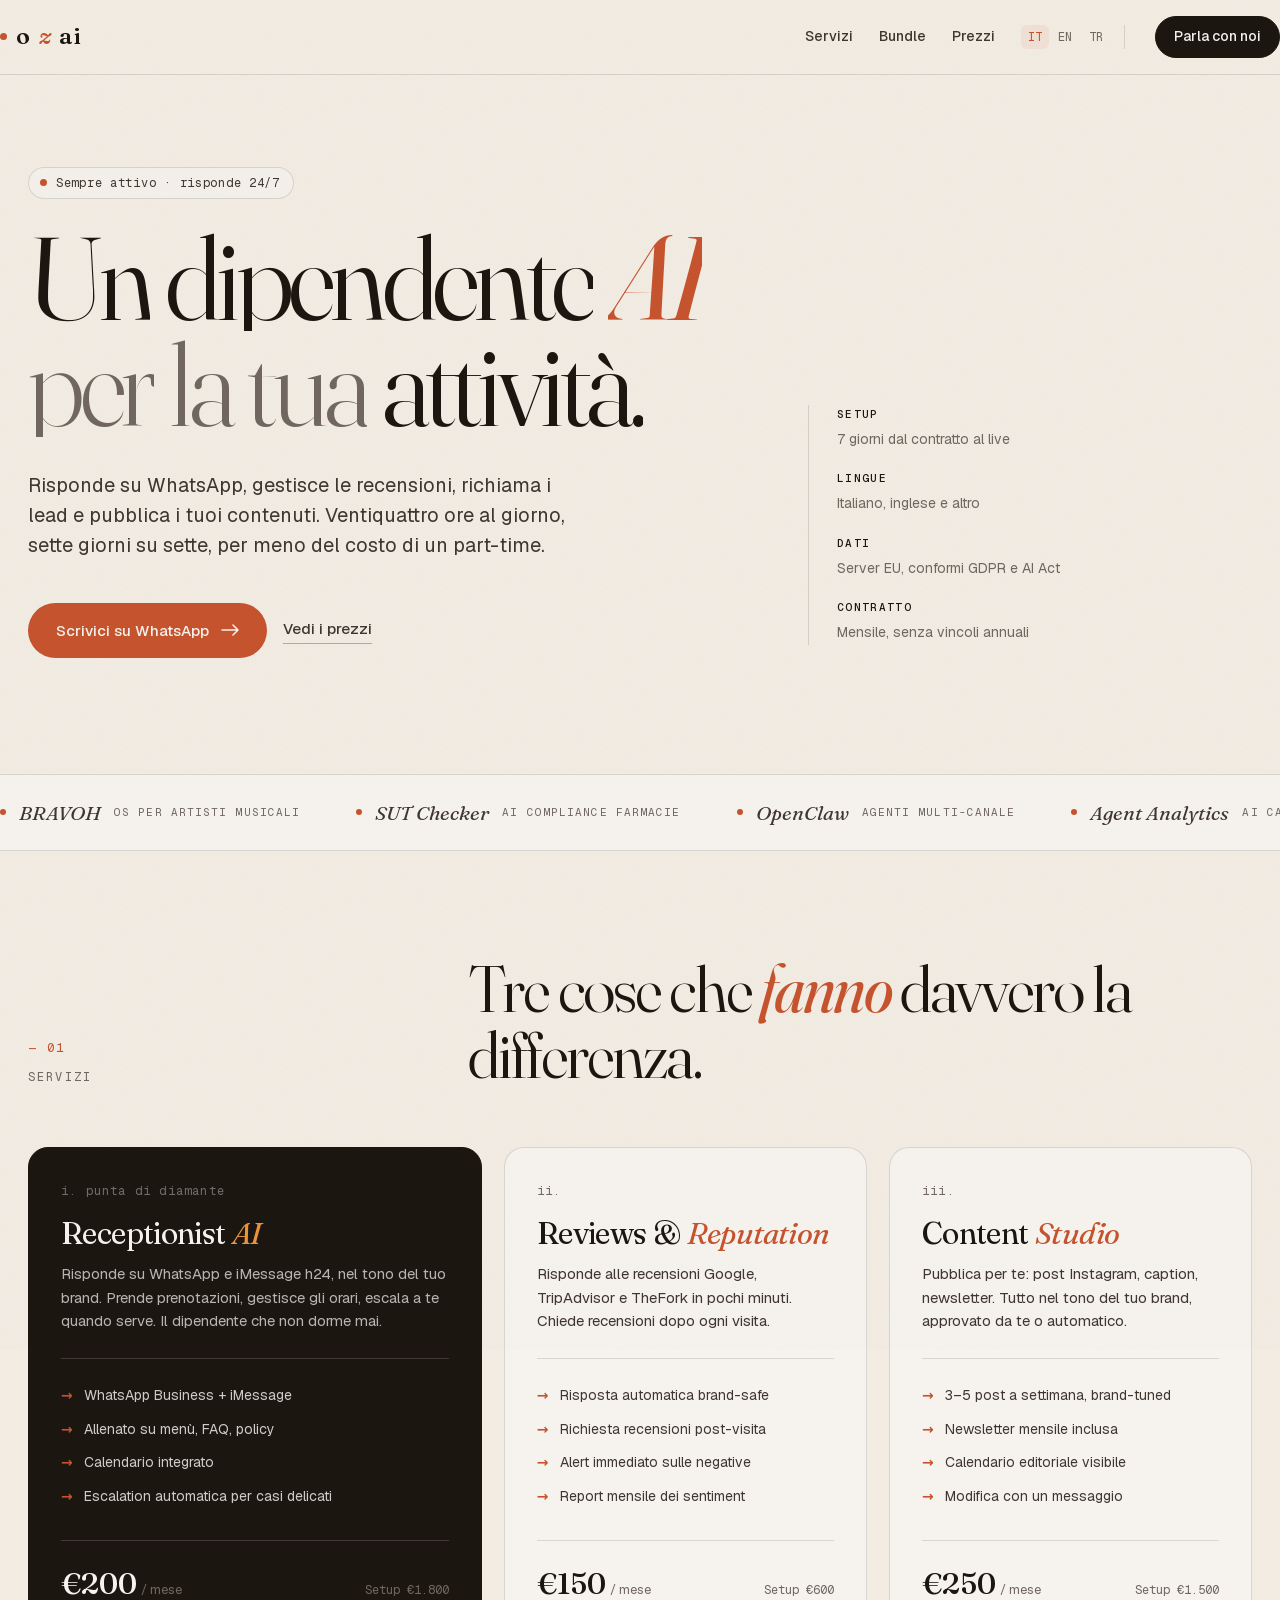
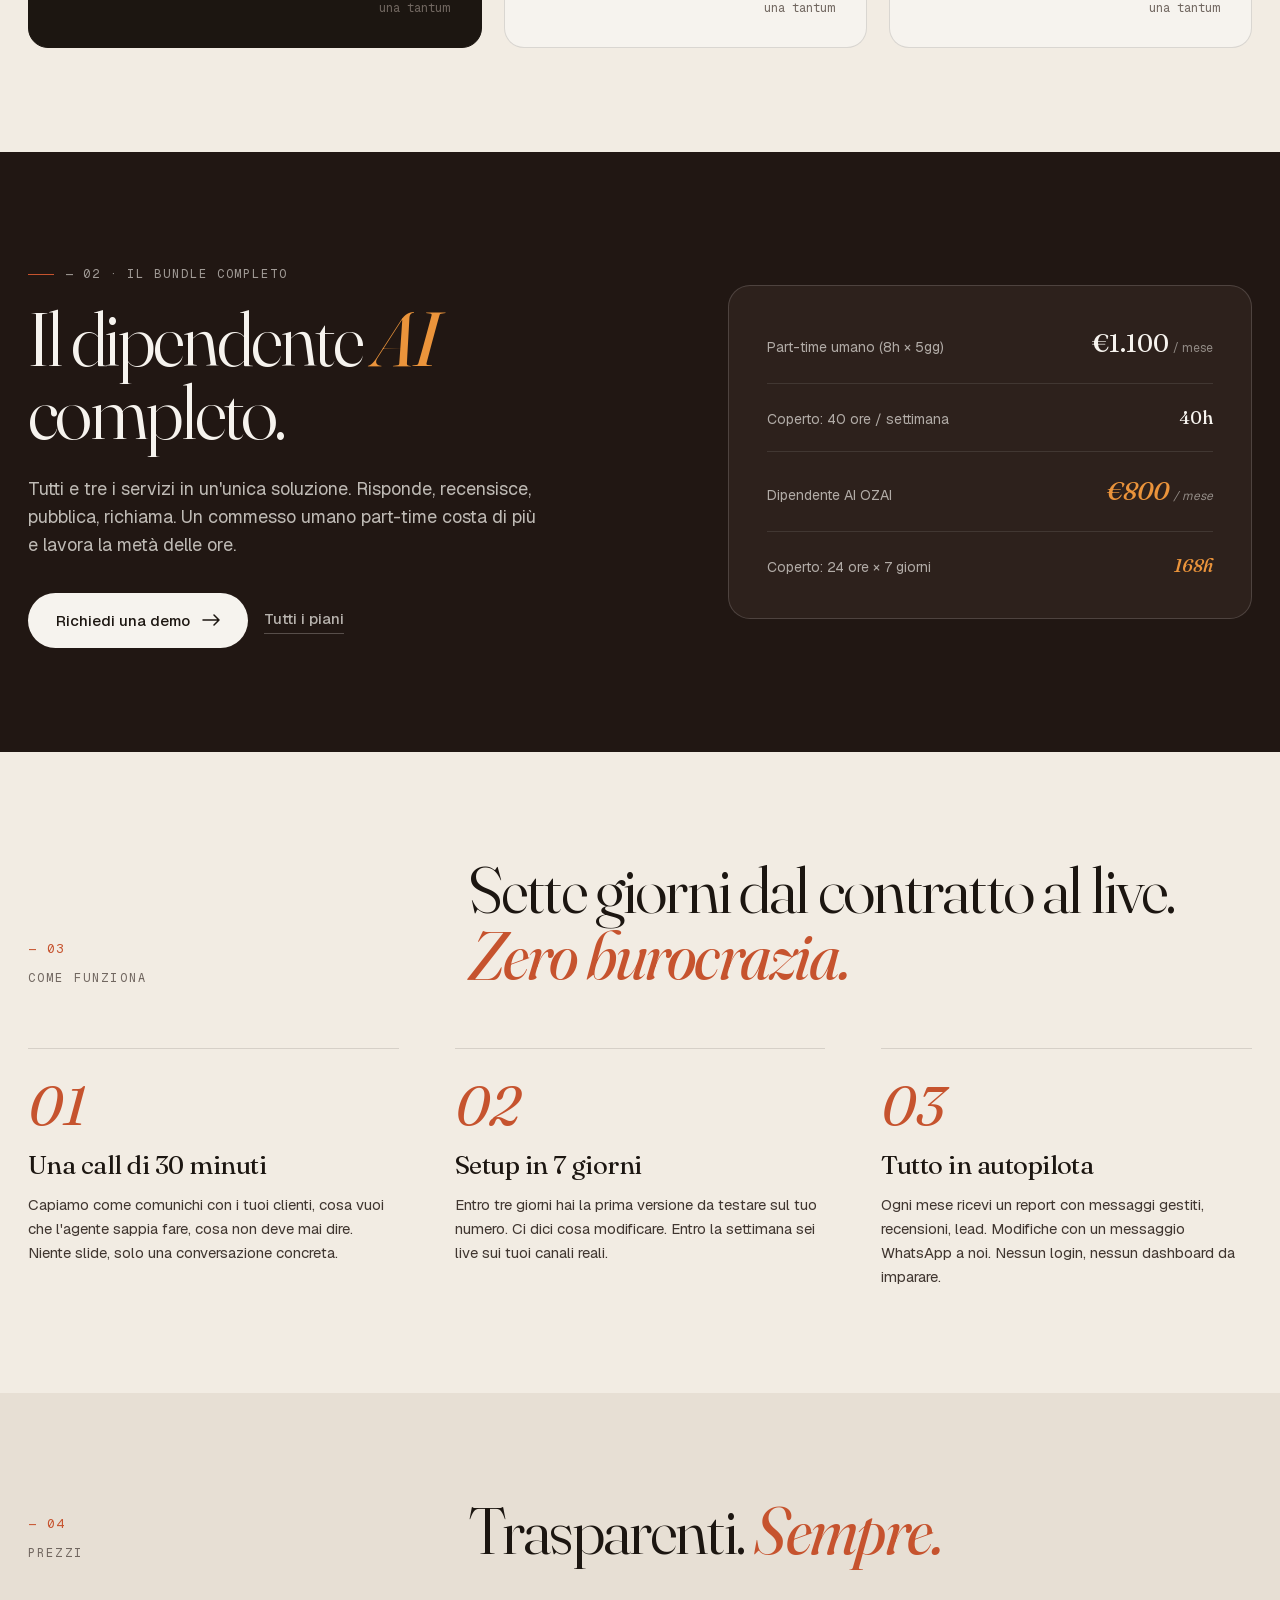
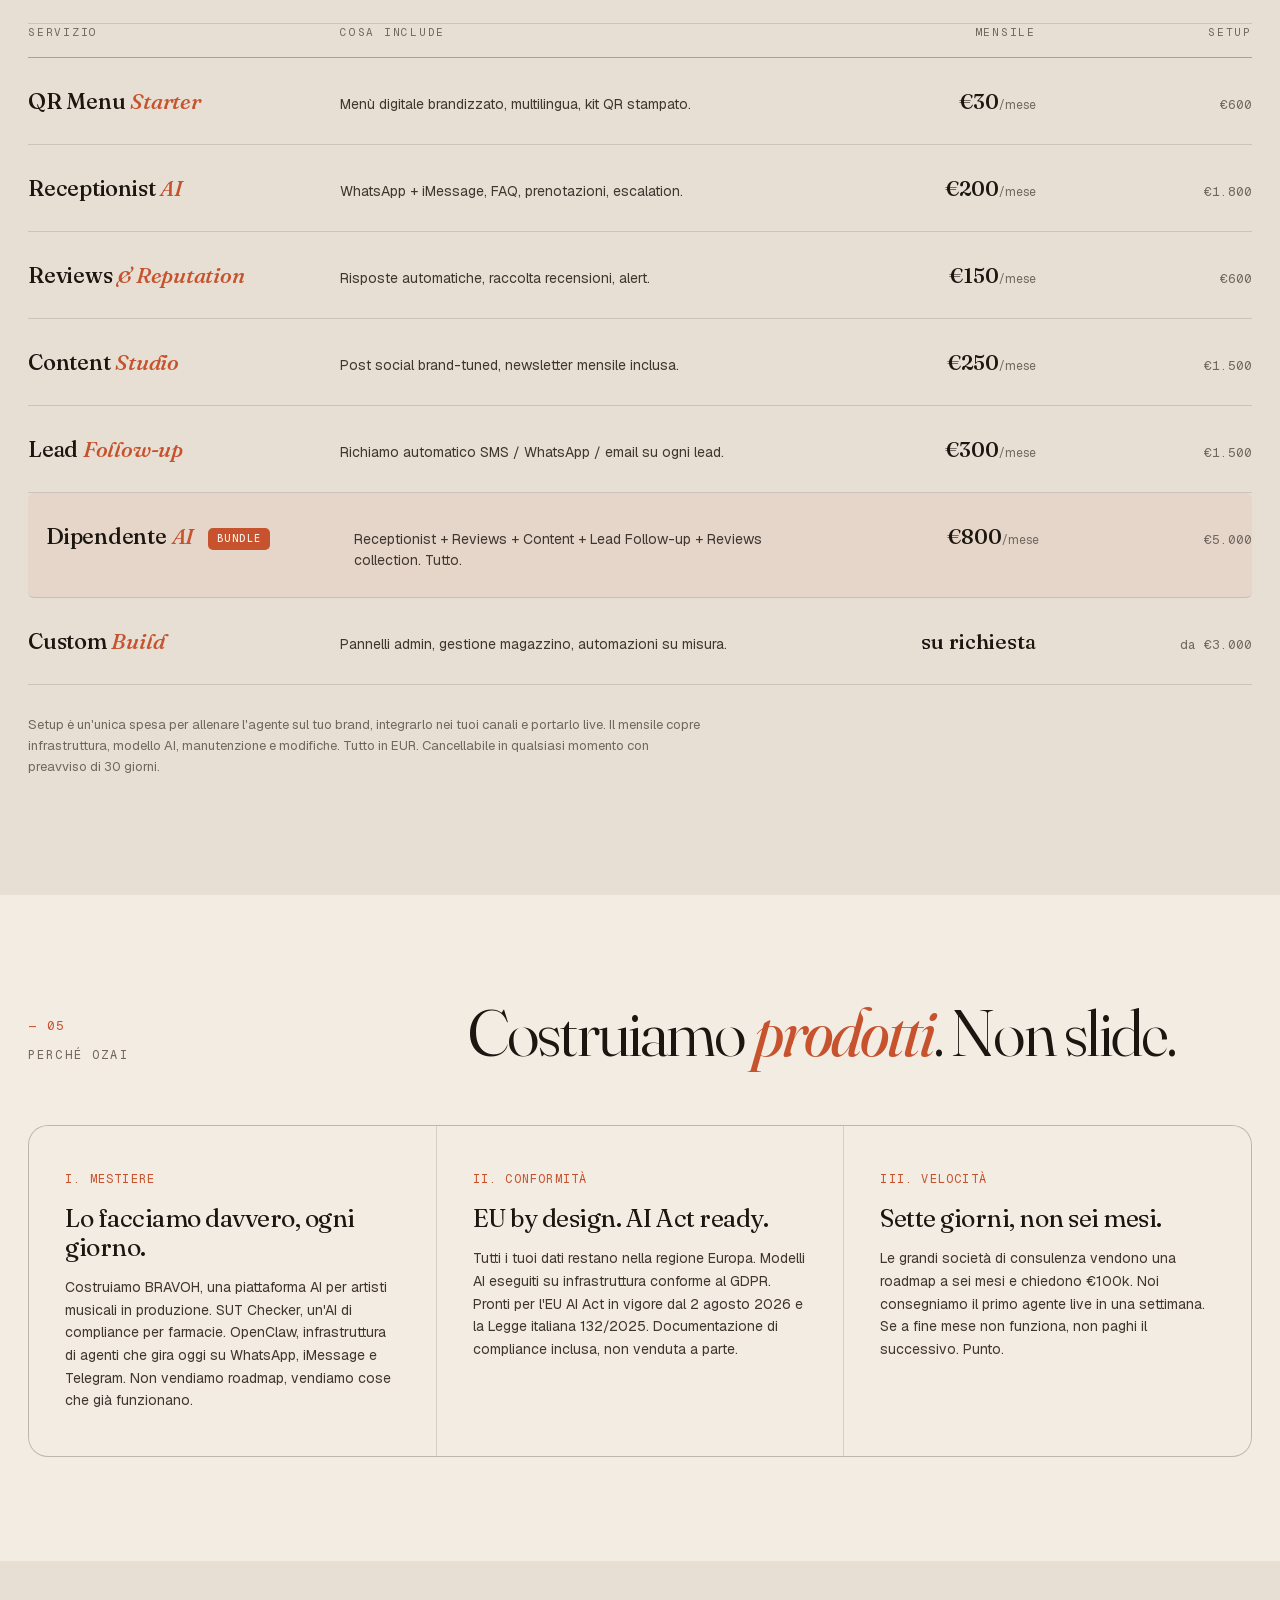
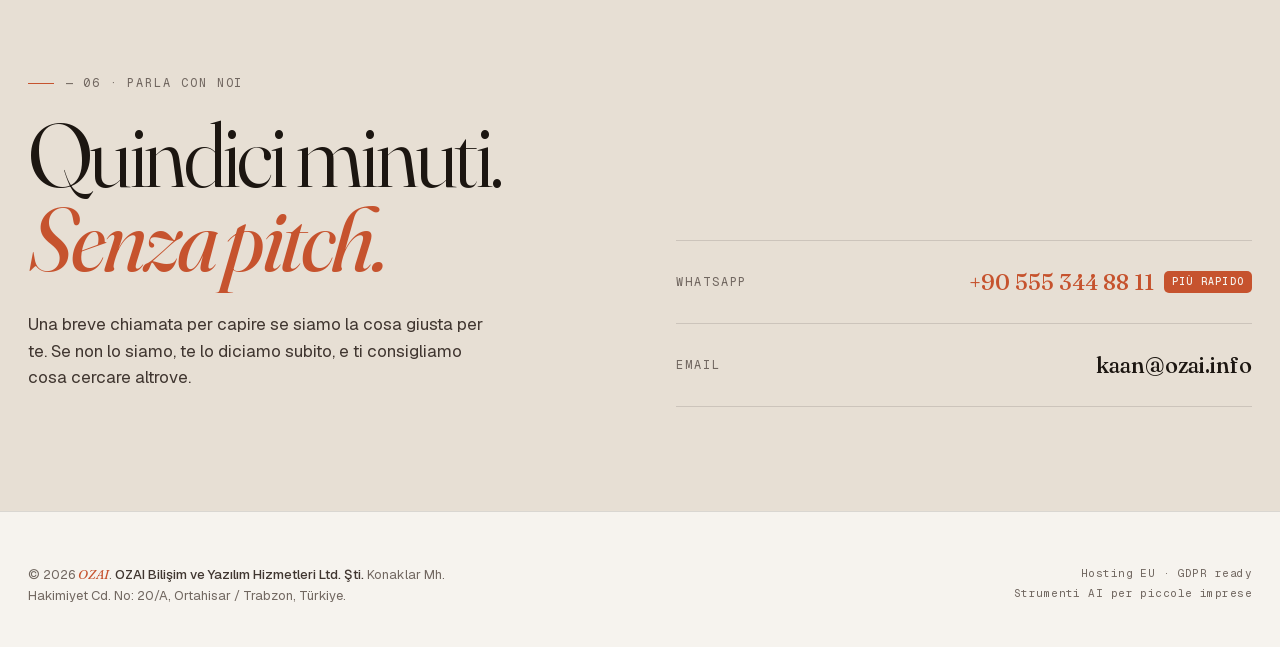
==== index.html @ 18a9e5ad "OZAI storefront — IT/EN/TR, self-hosted fonts, real contacts" ====
<!doctype html>
<html lang="it">
<head>
<meta charset="utf-8">
<meta name="viewport" content="width=device-width, initial-scale=1, viewport-fit=cover">
<title>OZAI — Un dipendente AI per la tua attività</title>
<meta name="description" content="Risponde su WhatsApp, gestisce recensioni, richiama i lead, pubblica i tuoi contenuti. 24/7, per meno del costo di un part-time.">
<meta property="og:title" content="OZAI — Un dipendente AI per la tua attività">
<meta property="og:description" content="Risponde su WhatsApp, gestisce recensioni, richiama i lead. 24/7, per meno di un part-time.">
<meta property="og:type" content="website">
<meta property="og:locale" content="it_IT">
<meta name="theme-color" content="#f4efe6">

<link rel="icon" href="data:image/svg+xml,%3Csvg xmlns='http://www.w3.org/2000/svg' viewBox='0 0 100 100'%3E%3Crect width='100' height='100' fill='%231a1612'/%3E%3Ctext x='50' y='68' text-anchor='middle' font-family='Georgia,serif' font-size='62' font-weight='700' font-style='italic' fill='%23f4efe6'%3Eo%3C/text%3E%3C/svg%3E">
<link rel="stylesheet" href="assets/fonts.css">
<link rel="stylesheet" href="assets/ozai.css">
</head>
<body>

<div class="grain" aria-hidden="true"></div>
<div class="progress" aria-hidden="true"></div>
<div class="cursor" aria-hidden="true"></div>

<a href="#main" style="position:absolute;left:-9999px;top:auto;width:1px;height:1px;overflow:hidden;">Vai al contenuto</a>

<nav>
  <div class="container nav-inner">
    <a href="#" class="logo"><span class="dot" aria-hidden="true"></span>o<em>z</em>ai</a>
    <div class="nav-links">
      <a href="#servizi">Servizi</a>
      <a href="#bundle">Bundle</a>
      <a href="#prezzi">Prezzi</a>
      <span class="lang">
        <a href="index.html" class="active">IT</a>
        <a href="en.html">EN</a>
        <a href="tr.html">TR</a>
      </span>
      <a href="https://wa.me/905553448811?text=Ciao%2C%20vorrei%20informazioni%20sui%20servizi%20OZAI." class="nav-cta">Parla con noi</a>
    </div>
  </div>
</nav>

<main id="main">

  <!-- HERO -->
  <section class="hero">
    <canvas class="hero-canvas" aria-hidden="true"></canvas>
    <div class="container">
      <div class="hero-grid">
        <div>
          <div class="hero-status"><span class="live" aria-hidden="true"></span>Sempre attivo · risponde 24/7</div>
          <h1 class="hero-title">
            <span class="w"><span style="animation-delay:.05s">Un</span></span>
            <span class="w"><span style="animation-delay:.12s">dipendente</span></span>
            <span class="w"><span style="animation-delay:.19s"><em>AI</em></span></span><br>
            <span class="w"><span style="animation-delay:.27s" class="light">per</span></span>
            <span class="w"><span style="animation-delay:.34s" class="light">la tua</span></span>
            <span class="w"><span style="animation-delay:.41s">attività.</span></span>
          </h1>
          <p class="hero-sub reveal">
            Risponde su WhatsApp, gestisce le recensioni, richiama i lead e pubblica i tuoi contenuti. Ventiquattro ore al giorno, sette giorni su sette, per meno del costo di un part-time.
          </p>
          <div class="hero-actions reveal">
            <a href="https://wa.me/905553448811?text=Ciao%2C%20vorrei%20informazioni%20sui%20servizi%20OZAI." class="btn btn-wa">
              <span>Scrivici su WhatsApp</span>
              <svg class="arrow" width="18" height="12" viewBox="0 0 18 12" fill="none"><path d="M1 6h16M12 1l5 5-5 5" stroke="currentColor" stroke-width="1.5" stroke-linecap="round" stroke-linejoin="round"/></svg>
            </a>
            <a href="#prezzi" class="btn-link">Vedi i prezzi</a>
          </div>
        </div>
        <dl class="hero-meta reveal">
          <dt>Setup</dt><dd>7 giorni dal contratto al live</dd>
          <dt>Lingue</dt><dd>Italiano, inglese e altro</dd>
          <dt>Dati</dt><dd>Server EU, conformi GDPR e AI Act</dd>
          <dt>Contratto</dt><dd>Mensile, senza vincoli annuali</dd>
        </dl>
      </div>
    </div>
  </section>

  <!-- MARQUEE -->
  <div class="marquee" aria-label="Cosa costruiamo">
    <div class="marquee-track">
      <span class="marquee-item">BRAVOH <small>OS per artisti musicali</small></span>
      <span class="marquee-item">SUT Checker <small>AI compliance farmacie</small></span>
      <span class="marquee-item">OpenClaw <small>agenti multi-canale</small></span>
      <span class="marquee-item">Agent Analytics <small>AI call center</small></span>
      <span class="marquee-item">Rotamax <small>modernizzazione legacy</small></span>
      <span class="marquee-item">Rana Butik <small>QR boutique</small></span>
      <span class="marquee-item" aria-hidden="true">BRAVOH <small>OS per artisti musicali</small></span>
      <span class="marquee-item" aria-hidden="true">SUT Checker <small>AI compliance farmacie</small></span>
      <span class="marquee-item" aria-hidden="true">OpenClaw <small>agenti multi-canale</small></span>
      <span class="marquee-item" aria-hidden="true">Agent Analytics <small>AI call center</small></span>
      <span class="marquee-item" aria-hidden="true">Rotamax <small>modernizzazione legacy</small></span>
      <span class="marquee-item" aria-hidden="true">Rana Butik <small>QR boutique</small></span>
    </div>
  </div>

  <!-- SERVIZI -->
  <section id="servizi">
    <div class="container">
      <div class="section-head reveal">
        <div><div class="section-num">— 01</div><div class="section-label">Servizi</div></div>
        <h2 class="section-title">Tre cose che <em>fanno</em> davvero la differenza.</h2>
      </div>
      <div class="skus stagger">
        <article class="sku feature">
          <div class="sku-num">i. punta di diamante</div>
          <h3 class="sku-name">Receptionist <em>AI</em></h3>
          <p class="sku-desc">Risponde su WhatsApp e iMessage h24, nel tono del tuo brand. Prende prenotazioni, gestisce gli orari, escala a te quando serve. Il dipendente che non dorme mai.</p>
          <ul class="sku-features">
            <li>WhatsApp Business + iMessage</li>
            <li>Allenato su menù, FAQ, policy</li>
            <li>Calendario integrato</li>
            <li>Escalation automatica per casi delicati</li>
          </ul>
          <div class="sku-price"><div class="sku-price-amount">€200<span>/ mese</span></div><div class="sku-price-setup">Setup €1.800<br>una tantum</div></div>
        </article>
        <article class="sku">
          <div class="sku-num">ii.</div>
          <h3 class="sku-name">Reviews & <em>Reputation</em></h3>
          <p class="sku-desc">Risponde alle recensioni Google, TripAdvisor e TheFork in pochi minuti. Chiede recensioni dopo ogni visita.</p>
          <ul class="sku-features">
            <li>Risposta automatica brand-safe</li>
            <li>Richiesta recensioni post-visita</li>
            <li>Alert immediato sulle negative</li>
            <li>Report mensile dei sentiment</li>
          </ul>
          <div class="sku-price"><div class="sku-price-amount">€150<span>/ mese</span></div><div class="sku-price-setup">Setup €600<br>una tantum</div></div>
        </article>
        <article class="sku">
          <div class="sku-num">iii.</div>
          <h3 class="sku-name">Content <em>Studio</em></h3>
          <p class="sku-desc">Pubblica per te: post Instagram, caption, newsletter. Tutto nel tono del tuo brand, approvato da te o automatico.</p>
          <ul class="sku-features">
            <li>3–5 post a settimana, brand-tuned</li>
            <li>Newsletter mensile inclusa</li>
            <li>Calendario editoriale visibile</li>
            <li>Modifica con un messaggio</li>
          </ul>
          <div class="sku-price"><div class="sku-price-amount">€250<span>/ mese</span></div><div class="sku-price-setup">Setup €1.500<br>una tantum</div></div>
        </article>
      </div>
    </div>
  </section>

  <!-- BUNDLE -->
  <section id="bundle" class="deep">
    <div class="container">
      <div class="bundle reveal">
        <div>
          <div class="eyebrow">— 02 · Il bundle completo</div>
          <h2 class="bundle-headline" style="margin-top:18px;">Il dipendente <em>AI</em><br>completo.</h2>
          <p class="bundle-sub">Tutti e tre i servizi in un'unica soluzione. Risponde, recensisce, pubblica, richiama. Un commesso umano part-time costa di più e lavora la metà delle ore.</p>
          <div class="bundle-actions">
            <a href="https://wa.me/905553448811?text=Ciao%2C%20vorrei%20una%20demo%20del%20bundle%20Dipendente%20AI%20di%20OZAI." class="btn btn-light">
              <span>Richiedi una demo</span>
              <svg class="arrow" width="18" height="12" viewBox="0 0 18 12" fill="none"><path d="M1 6h16M12 1l5 5-5 5" stroke="currentColor" stroke-width="1.5" stroke-linecap="round" stroke-linejoin="round"/></svg>
            </a>
            <a href="#prezzi" class="btn-link light">Tutti i piani</a>
          </div>
        </div>
        <div class="bundle-comparison">
          <div class="bundle-row"><div class="bundle-row-label">Part-time umano (8h × 5gg)</div><div class="bundle-row-value">€1.100<small>/ mese</small></div></div>
          <div class="bundle-row"><div class="bundle-row-label">Coperto: 40 ore / settimana</div><div class="bundle-row-value" style="font-size:18px;">40h</div></div>
          <div class="bundle-row"><div class="bundle-row-label">Dipendente AI OZAI</div><div class="bundle-row-value accent">€800<small>/ mese</small></div></div>
          <div class="bundle-row"><div class="bundle-row-label">Coperto: 24 ore × 7 giorni</div><div class="bundle-row-value accent" style="font-size:18px;">168h</div></div>
        </div>
      </div>
    </div>
  </section>

  <!-- COME FUNZIONA -->
  <section>
    <div class="container">
      <div class="section-head reveal">
        <div><div class="section-num">— 03</div><div class="section-label">Come funziona</div></div>
        <h2 class="section-title">Sette giorni dal contratto al live. <em>Zero burocrazia.</em></h2>
      </div>
      <div class="how stagger">
        <div class="step"><h3>Una call di 30 minuti</h3><p>Capiamo come comunichi con i tuoi clienti, cosa vuoi che l'agente sappia fare, cosa non deve mai dire. Niente slide, solo una conversazione concreta.</p></div>
        <div class="step"><h3>Setup in 7 giorni</h3><p>Entro tre giorni hai la prima versione da testare sul tuo numero. Ci dici cosa modificare. Entro la settimana sei live sui tuoi canali reali.</p></div>
        <div class="step"><h3>Tutto in autopilota</h3><p>Ogni mese ricevi un report con messaggi gestiti, recensioni, lead. Modifiche con un messaggio WhatsApp a noi. Nessun login, nessun dashboard da imparare.</p></div>
      </div>
    </div>
  </section>

  <!-- PREZZI -->
  <section id="prezzi" class="alt">
    <div class="container">
      <div class="section-head reveal">
        <div><div class="section-num">— 04</div><div class="section-label">Prezzi</div></div>
        <h2 class="section-title">Trasparenti. <em>Sempre.</em></h2>
      </div>
      <div class="price-table reveal">
        <div class="price-row price-head"><div>Servizio</div><div>Cosa include</div><div style="text-align:right;">Mensile</div><div style="text-align:right;">Setup</div></div>
        <div class="price-row"><div class="price-name">QR Menu <em>Starter</em></div><div class="price-desc">Menù digitale brandizzato, multilingua, kit QR stampato.</div><div class="price-monthly">€30<span>/mese</span></div><div class="price-setup">€600</div></div>
        <div class="price-row"><div class="price-name">Receptionist <em>AI</em></div><div class="price-desc">WhatsApp + iMessage, FAQ, prenotazioni, escalation.</div><div class="price-monthly">€200<span>/mese</span></div><div class="price-setup">€1.800</div></div>
        <div class="price-row"><div class="price-name">Reviews <em>& Reputation</em></div><div class="price-desc">Risposte automatiche, raccolta recensioni, alert.</div><div class="price-monthly">€150<span>/mese</span></div><div class="price-setup">€600</div></div>
        <div class="price-row"><div class="price-name">Content <em>Studio</em></div><div class="price-desc">Post social brand-tuned, newsletter mensile inclusa.</div><div class="price-monthly">€250<span>/mese</span></div><div class="price-setup">€1.500</div></div>
        <div class="price-row"><div class="price-name">Lead <em>Follow-up</em></div><div class="price-desc">Richiamo automatico SMS / WhatsApp / email su ogni lead.</div><div class="price-monthly">€300<span>/mese</span></div><div class="price-setup">€1.500</div></div>
        <div class="price-row highlight"><div class="price-name">Dipendente <em>AI</em> <span class="price-tag">Bundle</span></div><div class="price-desc">Receptionist + Reviews + Content + Lead Follow-up + Reviews collection. Tutto.</div><div class="price-monthly">€800<span>/mese</span></div><div class="price-setup">€5.000</div></div>
        <div class="price-row"><div class="price-name">Custom <em>Build</em></div><div class="price-desc">Pannelli admin, gestione magazzino, automazioni su misura.</div><div class="price-monthly">su richiesta</div><div class="price-setup">da €3.000</div></div>
      </div>
      <p class="price-note">Setup è un'unica spesa per allenare l'agente sul tuo brand, integrarlo nei tuoi canali e portarlo live. Il mensile copre infrastruttura, modello AI, manutenzione e modifiche. Tutto in EUR. Cancellabile in qualsiasi momento con preavviso di 30 giorni.</p>
    </div>
  </section>

  <!-- PERCHÉ -->
  <section>
    <div class="container">
      <div class="section-head reveal">
        <div><div class="section-num">— 05</div><div class="section-label">Perché OZAI</div></div>
        <h2 class="section-title">Costruiamo <em>prodotti</em>. Non slide.</h2>
      </div>
      <div class="why reveal">
        <div class="why-cell"><div class="why-num">i. Mestiere</div><h3 class="why-title">Lo facciamo davvero, ogni giorno.</h3><p class="why-body">Costruiamo BRAVOH, una piattaforma AI per artisti musicali in produzione. SUT Checker, un'AI di compliance per farmacie. OpenClaw, infrastruttura di agenti che gira oggi su WhatsApp, iMessage e Telegram. Non vendiamo roadmap, vendiamo cose che già funzionano.</p></div>
        <div class="why-cell"><div class="why-num">ii. Conformità</div><h3 class="why-title">EU by design. AI Act ready.</h3><p class="why-body">Tutti i tuoi dati restano nella regione Europa. Modelli AI eseguiti su infrastruttura conforme al GDPR. Pronti per l'EU AI Act in vigore dal 2 agosto 2026 e la Legge italiana 132/2025. Documentazione di compliance inclusa, non venduta a parte.</p></div>
        <div class="why-cell"><div class="why-num">iii. Velocità</div><h3 class="why-title">Sette giorni, non sei mesi.</h3><p class="why-body">Le grandi società di consulenza vendono una roadmap a sei mesi e chiedono €100k. Noi consegniamo il primo agente live in una settimana. Se a fine mese non funziona, non paghi il successivo. Punto.</p></div>
      </div>
    </div>
  </section>

  <!-- CONTATTO -->
  <section id="contatto" class="alt">
    <div class="container">
      <div class="contact">
        <div class="reveal">
          <div class="eyebrow">— 06 · Parla con noi</div>
          <h2 class="contact-title" style="margin-top:20px;">Quindici minuti.<br><em>Senza pitch.</em></h2>
          <p class="contact-lead">Una breve chiamata per capire se siamo la cosa giusta per te. Se non lo siamo, te lo diciamo subito, e ti consigliamo cosa cercare altrove.</p>
        </div>
        <div class="contact-channels reveal">
          <a href="https://wa.me/905553448811?text=Ciao%2C%20vorrei%20informazioni%20sui%20servizi%20OZAI." class="channel primary">
            <span class="channel-label">WhatsApp</span>
            <span class="channel-value">+90 555 344 88 11 <span class="tag">più rapido</span></span>
          </a>
          <a href="mailto:kaan@ozai.info?subject=Servizi%20OZAI" class="channel">
            <span class="channel-label">Email</span>
            <span class="channel-value">kaan@ozai.info</span>
          </a>
        </div>
      </div>
    </div>
  </section>

</main>

<footer>
  <div class="container footer-inner">
    <div class="footer-legal">© 2026 <em>OZAI</em>. <strong>OZAI Bilişim ve Yazılım Hizmetleri Ltd. Şti.</strong> Konaklar Mh. Hakimiyet Cd. No: 20/A, Ortahisar / Trabzon, Türkiye.</div>
    <div class="footer-meta">Hosting EU · GDPR ready<br>Strumenti AI per piccole imprese</div>
  </div>
</footer>

<script src="assets/ozai.js"></script>
</body>
</html>
---- assets/fonts.css ----
/* OZAI self-hosted fonts — generated by fetch-fonts.mjs, latin + latin-ext */
@font-face{font-family:"Fraunces";font-style:italic;font-weight:300 900;font-display:swap;src:url("fonts/fraunces-italic-300900-latin-ext.woff2") format("woff2");unicode-range:U+0100-02BA, U+02BD-02C5, U+02C7-02CC, U+02CE-02D7, U+02DD-02FF, U+0304, U+0308, U+0329, U+1D00-1DBF, U+1E00-1E9F, U+1EF2-1EFF, U+2020, U+20A0-20AB, U+20AD-20C0, U+2113, U+2C60-2C7F, U+A720-A7FF;}
@font-face{font-family:"Fraunces";font-style:italic;font-weight:300 900;font-display:swap;src:url("fonts/fraunces-italic-300900-latin.woff2") format("woff2");unicode-range:U+0000-00FF, U+0131, U+0152-0153, U+02BB-02BC, U+02C6, U+02DA, U+02DC, U+0304, U+0308, U+0329, U+2000-206F, U+20AC, U+2122, U+2191, U+2193, U+2212, U+2215, U+FEFF, U+FFFD;}
@font-face{font-family:"Fraunces";font-style:normal;font-weight:300 900;font-display:swap;src:url("fonts/fraunces-normal-300900-latin-ext.woff2") format("woff2");unicode-range:U+0100-02BA, U+02BD-02C5, U+02C7-02CC, U+02CE-02D7, U+02DD-02FF, U+0304, U+0308, U+0329, U+1D00-1DBF, U+1E00-1E9F, U+1EF2-1EFF, U+2020, U+20A0-20AB, U+20AD-20C0, U+2113, U+2C60-2C7F, U+A720-A7FF;}
@font-face{font-family:"Fraunces";font-style:normal;font-weight:300 900;font-display:swap;src:url("fonts/fraunces-normal-300900-latin.woff2") format("woff2");unicode-range:U+0000-00FF, U+0131, U+0152-0153, U+02BB-02BC, U+02C6, U+02DA, U+02DC, U+0304, U+0308, U+0329, U+2000-206F, U+20AC, U+2122, U+2191, U+2193, U+2212, U+2215, U+FEFF, U+FFFD;}
@font-face{font-family:"Geist";font-style:normal;font-weight:300;font-display:swap;src:url("fonts/geist-normal-300-latin-ext.woff2") format("woff2");unicode-range:U+0100-02BA, U+02BD-02C5, U+02C7-02CC, U+02CE-02D7, U+02DD-02FF, U+0304, U+0308, U+0329, U+1D00-1DBF, U+1E00-1E9F, U+1EF2-1EFF, U+2020, U+20A0-20AB, U+20AD-20C0, U+2113, U+2C60-2C7F, U+A720-A7FF;}
@font-face{font-family:"Geist";font-style:normal;font-weight:300;font-display:swap;src:url("fonts/geist-normal-300-latin.woff2") format("woff2");unicode-range:U+0000-00FF, U+0131, U+0152-0153, U+02BB-02BC, U+02C6, U+02DA, U+02DC, U+0304, U+0308, U+0329, U+2000-206F, U+20AC, U+2122, U+2191, U+2193, U+2212, U+2215, U+FEFF, U+FFFD;}
@font-face{font-family:"Geist";font-style:normal;font-weight:400;font-display:swap;src:url("fonts/geist-normal-400-latin-ext.woff2") format("woff2");unicode-range:U+0100-02BA, U+02BD-02C5, U+02C7-02CC, U+02CE-02D7, U+02DD-02FF, U+0304, U+0308, U+0329, U+1D00-1DBF, U+1E00-1E9F, U+1EF2-1EFF, U+2020, U+20A0-20AB, U+20AD-20C0, U+2113, U+2C60-2C7F, U+A720-A7FF;}
@font-face{font-family:"Geist";font-style:normal;font-weight:400;font-display:swap;src:url("fonts/geist-normal-400-latin.woff2") format("woff2");unicode-range:U+0000-00FF, U+0131, U+0152-0153, U+02BB-02BC, U+02C6, U+02DA, U+02DC, U+0304, U+0308, U+0329, U+2000-206F, U+20AC, U+2122, U+2191, U+2193, U+2212, U+2215, U+FEFF, U+FFFD;}
@font-face{font-family:"Geist";font-style:normal;font-weight:500;font-display:swap;src:url("fonts/geist-normal-500-latin-ext.woff2") format("woff2");unicode-range:U+0100-02BA, U+02BD-02C5, U+02C7-02CC, U+02CE-02D7, U+02DD-02FF, U+0304, U+0308, U+0329, U+1D00-1DBF, U+1E00-1E9F, U+1EF2-1EFF, U+2020, U+20A0-20AB, U+20AD-20C0, U+2113, U+2C60-2C7F, U+A720-A7FF;}
@font-face{font-family:"Geist";font-style:normal;font-weight:500;font-display:swap;src:url("fonts/geist-normal-500-latin.woff2") format("woff2");unicode-range:U+0000-00FF, U+0131, U+0152-0153, U+02BB-02BC, U+02C6, U+02DA, U+02DC, U+0304, U+0308, U+0329, U+2000-206F, U+20AC, U+2122, U+2191, U+2193, U+2212, U+2215, U+FEFF, U+FFFD;}
@font-face{font-family:"Geist";font-style:normal;font-weight:600;font-display:swap;src:url("fonts/geist-normal-600-latin-ext.woff2") format("woff2");unicode-range:U+0100-02BA, U+02BD-02C5, U+02C7-02CC, U+02CE-02D7, U+02DD-02FF, U+0304, U+0308, U+0329, U+1D00-1DBF, U+1E00-1E9F, U+1EF2-1EFF, U+2020, U+20A0-20AB, U+20AD-20C0, U+2113, U+2C60-2C7F, U+A720-A7FF;}
@font-face{font-family:"Geist";font-style:normal;font-weight:600;font-display:swap;src:url("fonts/geist-normal-600-latin.woff2") format("woff2");unicode-range:U+0000-00FF, U+0131, U+0152-0153, U+02BB-02BC, U+02C6, U+02DA, U+02DC, U+0304, U+0308, U+0329, U+2000-206F, U+20AC, U+2122, U+2191, U+2193, U+2212, U+2215, U+FEFF, U+FFFD;}
@font-face{font-family:"Geist Mono";font-style:normal;font-weight:400;font-display:swap;src:url("fonts/geist-mono-normal-400-latin-ext.woff2") format("woff2");unicode-range:U+0100-02BA, U+02BD-02C5, U+02C7-02CC, U+02CE-02D7, U+02DD-02FF, U+0304, U+0308, U+0329, U+1D00-1DBF, U+1E00-1E9F, U+1EF2-1EFF, U+2020, U+20A0-20AB, U+20AD-20C0, U+2113, U+2C60-2C7F, U+A720-A7FF;}
@font-face{font-family:"Geist Mono";font-style:normal;font-weight:400;font-display:swap;src:url("fonts/geist-mono-normal-400-latin.woff2") format("woff2");unicode-range:U+0000-00FF, U+0131, U+0152-0153, U+02BB-02BC, U+02C6, U+02DA, U+02DC, U+0304, U+0308, U+0329, U+2000-206F, U+20AC, U+2122, U+2191, U+2193, U+2212, U+2215, U+FEFF, U+FFFD;}
@font-face{font-family:"Geist Mono";font-style:normal;font-weight:500;font-display:swap;src:url("fonts/geist-mono-normal-500-latin-ext.woff2") format("woff2");unicode-range:U+0100-02BA, U+02BD-02C5, U+02C7-02CC, U+02CE-02D7, U+02DD-02FF, U+0304, U+0308, U+0329, U+1D00-1DBF, U+1E00-1E9F, U+1EF2-1EFF, U+2020, U+20A0-20AB, U+20AD-20C0, U+2113, U+2C60-2C7F, U+A720-A7FF;}
@font-face{font-family:"Geist Mono";font-style:normal;font-weight:500;font-display:swap;src:url("fonts/geist-mono-normal-500-latin.woff2") format("woff2");unicode-range:U+0000-00FF, U+0131, U+0152-0153, U+02BB-02BC, U+02C6, U+02DA, U+02DC, U+0304, U+0308, U+0329, U+2000-206F, U+20AC, U+2122, U+2191, U+2193, U+2212, U+2215, U+FEFF, U+FFFD;}
---- assets/ozai.css ----
/* ============================================================
   OZAI — brand storefront design system
   Warm editorial · OKLCH · grain · generative always-on field
   One stylesheet, shared by index(IT) / en / tr
   ============================================================ */

:root {
  --bone:        oklch(0.965 0.008 83);
  --cream:       oklch(0.945 0.014 80);
  --sand:        oklch(0.908 0.018 78);
  --clay:        oklch(0.84 0.03 70);
  --stone:       oklch(0.62 0.02 60);
  --ink:         oklch(0.205 0.014 56);
  --ink-soft:    oklch(0.34 0.018 52);
  --ink-mute:    oklch(0.52 0.016 56);
  --char:        oklch(0.215 0.018 45);
  --char-2:      oklch(0.26 0.022 42);
  --terra:       oklch(0.585 0.155 38);
  --terra-deep:  oklch(0.47 0.14 36);
  --terra-bright:oklch(0.66 0.17 42);
  --ember:       oklch(0.74 0.145 62);

  --line:        oklch(0.205 0.014 56 / 0.13);
  --line-strong: oklch(0.205 0.014 56 / 0.30);
  --line-light:  oklch(0.965 0.008 83 / 0.16);

  --shadow-sm: 0 2px 8px -4px oklch(0.205 0.014 56 / 0.18);
  --shadow:    0 28px 64px -34px oklch(0.205 0.014 56 / 0.34);
  --shadow-lg: 0 48px 110px -48px oklch(0.205 0.014 56 / 0.46);

  --display: "Fraunces", "Times New Roman", serif;
  --body: "Geist", "Helvetica Neue", system-ui, sans-serif;
  --mono: "Geist Mono", ui-monospace, "SF Mono", Menlo, monospace;

  --ease-out-expo: cubic-bezier(0.16, 1, 0.3, 1);
  --ease-out-quart: cubic-bezier(0.25, 1, 0.5, 1);
}

*, *::before, *::after { box-sizing: border-box; }
html, body { margin: 0; padding: 0; }
html { scroll-behavior: smooth; -webkit-text-size-adjust: 100%; }

body {
  background: var(--cream);
  color: var(--ink);
  font-family: var(--body);
  font-weight: 400;
  font-size: 17px;
  line-height: 1.55;
  -webkit-font-smoothing: antialiased;
  -moz-osx-font-smoothing: grayscale;
  text-rendering: optimizeLegibility;
  overflow-x: hidden;
}

::selection { background: var(--terra); color: var(--bone); }
a { color: inherit; text-decoration: none; }
button { font-family: inherit; cursor: pointer; border: none; background: none; color: inherit; }
img, svg, canvas { display: block; max-width: 100%; }

/* ---------- FILM GRAIN ---------- */
.grain {
  position: fixed; inset: -50%; z-index: 9000; pointer-events: none;
  opacity: 0.045;
  background-image: url("data:image/svg+xml,%3Csvg xmlns='http://www.w3.org/2000/svg' width='160' height='160'%3E%3Cfilter id='n'%3E%3CfeTurbulence type='fractalNoise' baseFrequency='0.85' numOctaves='3' stitchTiles='stitch'/%3E%3C/filter%3E%3Crect width='100%25' height='100%25' filter='url(%23n)'/%3E%3C/svg%3E");
  mix-blend-mode: multiply;
}

/* ---------- SCROLL PROGRESS ---------- */
.progress {
  position: fixed; top: 0; left: 0; height: 2px; width: 100%;
  transform: scaleX(0); transform-origin: 0 50%;
  background: var(--terra); z-index: 9500; will-change: transform;
}

/* ---------- CUSTOM CURSOR ---------- */
.cursor {
  position: fixed; top: 0; left: 0; width: 30px; height: 30px;
  border: 1px solid var(--terra); border-radius: 999px;
  pointer-events: none; z-index: 9600; transform: translate(-50%, -50%);
  transition: width .3s var(--ease-out-quart), height .3s var(--ease-out-quart), background .3s, border-color .3s, opacity .3s;
  mix-blend-mode: multiply; opacity: 0;
}
.cursor.is-active { width: 56px; height: 56px; background: oklch(0.585 0.155 38 / 0.10); }
.cursor.is-down { width: 22px; height: 22px; }
@media (hover: none), (pointer: coarse) { .cursor { display: none; } }

/* ---------- LAYOUT ---------- */
.container { max-width: 1280px; margin: 0 auto; padding: 0 28px; }

/* ---------- NAV ---------- */
nav {
  position: sticky; top: 0; z-index: 50;
  backdrop-filter: blur(16px) saturate(150%); -webkit-backdrop-filter: blur(16px) saturate(150%);
  background: oklch(0.945 0.014 80 / 0.72); border-bottom: 1px solid var(--line);
  transition: background .4s, border-color .4s;
}
.nav-inner { display: flex; align-items: center; justify-content: space-between; padding: 16px 0; font-size: 14px; }
.logo { font-family: var(--display); font-weight: 600; font-size: 23px; letter-spacing: -0.02em; font-variation-settings: "opsz" 14; display: inline-flex; align-items: center; gap: 9px; }
.logo em { font-style: italic; color: var(--terra); }
.logo .dot { width: 7px; height: 7px; border-radius: 999px; background: var(--terra); animation: pulse 2.6s var(--ease-out-quart) infinite; }
@keyframes pulse {
  0% { box-shadow: 0 0 0 0 oklch(0.585 0.155 38 / 0.45); }
  70% { box-shadow: 0 0 0 9px oklch(0.585 0.155 38 / 0); }
  100% { box-shadow: 0 0 0 0 oklch(0.585 0.155 38 / 0); }
}
.nav-links { display: flex; gap: 26px; align-items: center; }
.nav-links > a { color: var(--ink-soft); transition: color .2s; font-weight: 500; }
.nav-links > a:hover { color: var(--terra); }
.nav-cta {
  border: 1px solid var(--ink); padding: 9px 18px; border-radius: 999px;
  background: var(--ink); color: var(--bone) !important;
  transition: background .25s var(--ease-out-quart), transform .25s, box-shadow .25s; font-weight: 500;
}
.nav-cta:hover { background: var(--terra); border-color: var(--terra); transform: translateY(-1px); box-shadow: var(--shadow-sm); }
.lang { display: inline-flex; gap: 2px; align-items: center; margin-right: 4px; padding-right: 14px; border-right: 1px solid var(--line); font-family: var(--mono); }
.lang a { font-size: 12px; color: var(--ink-mute); transition: color .2s; padding: 3px 7px; border-radius: 6px; letter-spacing: 0.02em; }
.lang a.active { color: var(--terra); background: oklch(0.585 0.155 38 / 0.08); }
.lang a:hover { color: var(--ink); }
@media (max-width: 760px) { .nav-links > a:not(.nav-cta) { display: none; } }

/* ---------- TYPE ATOMS ---------- */
.eyebrow { font-family: var(--mono); font-size: 12px; text-transform: uppercase; letter-spacing: 0.16em; color: var(--ink-mute); display: inline-flex; align-items: center; gap: 11px; }
.eyebrow::before { content: ""; width: 26px; height: 1px; background: var(--terra); }

/* ---------- HERO ---------- */
.hero { position: relative; padding: 92px 0 116px; overflow: hidden; }
.hero-canvas {
  position: absolute; inset: 0; z-index: 0; width: 100%; height: 100%; opacity: 0.85; pointer-events: none;
  -webkit-mask-image: radial-gradient(120% 90% at 78% 30%, #000 0%, transparent 72%);
  mask-image: radial-gradient(120% 90% at 78% 30%, #000 0%, transparent 72%);
}
.hero-grid { position: relative; z-index: 2; display: grid; grid-template-columns: 1.55fr 0.95fr; gap: 56px; align-items: end; }
.hero-status {
  display: inline-flex; align-items: center; gap: 9px; font-family: var(--mono); font-size: 12px; letter-spacing: 0.06em;
  color: var(--ink-soft); margin-bottom: 26px; padding: 6px 13px 6px 11px; border: 1px solid var(--line);
  border-radius: 999px; background: oklch(0.965 0.008 83 / 0.6);
}
.hero-status .live { width: 7px; height: 7px; border-radius: 999px; background: var(--terra); animation: pulse 2.6s infinite; }
h1.hero-title { font-family: var(--display); font-weight: 340; font-size: clamp(52px, 9.2vw, 138px); line-height: 0.9; letter-spacing: -0.045em; margin: 0; font-variation-settings: "opsz" 144; }
h1.hero-title em { font-style: italic; font-weight: 420; color: var(--terra); }
h1.hero-title .light { color: var(--ink-mute); font-weight: 300; }
.w { display: inline-block; overflow: hidden; vertical-align: top; }
.w > span { display: inline-block; transform: translateY(106%); animation: word-rise 0.95s var(--ease-out-expo) forwards; }
@keyframes word-rise { to { transform: translateY(0); } }
.hero-sub { margin-top: 34px; font-size: clamp(17px, 1.55vw, 21px); line-height: 1.5; max-width: 540px; color: var(--ink-soft); }
.hero-actions { margin-top: 42px; display: flex; gap: 16px; align-items: center; flex-wrap: wrap; }

.btn {
  display: inline-flex; align-items: center; gap: 12px; padding: 16px 28px; background: var(--ink); color: var(--bone);
  border-radius: 999px; font-weight: 500; font-size: 15px;
  transition: transform .3s var(--ease-out-quart), background .3s, box-shadow .3s; position: relative; overflow: hidden;
}
.btn::after { content: ""; position: absolute; inset: 0; background: var(--terra); transform: translateY(101%); transition: transform .4s var(--ease-out-expo); z-index: 0; }
.btn:hover::after { transform: translateY(0); }
.btn > * { position: relative; z-index: 1; }
.btn:hover { transform: translateY(-2px); box-shadow: var(--shadow); }
.btn .arrow { transition: transform .3s var(--ease-out-quart); }
.btn:hover .arrow { transform: translateX(5px); }
.btn-wa { background: var(--terra); }
.btn-wa::after { background: var(--terra-deep); }
.btn-link { color: var(--ink-soft); font-size: 15px; font-weight: 500; display: inline-flex; align-items: center; gap: 8px; border-bottom: 1px solid var(--line-strong); padding-bottom: 3px; transition: color .2s, border-color .2s; }
.btn-link:hover { color: var(--terra); border-color: var(--terra); }

.hero-meta { border-left: 1px solid var(--line); padding-left: 28px; font-size: 13px; color: var(--ink-mute); line-height: 1.7; }
.hero-meta dt { font-family: var(--mono); text-transform: uppercase; letter-spacing: 0.12em; font-size: 11px; color: var(--ink); margin-top: 18px; margin-bottom: 4px; font-weight: 500; }
.hero-meta dt:first-child { margin-top: 0; }
.hero-meta dd { margin: 0; font-size: 14px; }
@media (max-width: 940px) {
  .hero { padding: 56px 0 76px; }
  .hero-grid { grid-template-columns: 1fr; gap: 44px; }
  .hero-meta { border-left: none; border-top: 1px solid var(--line); padding-left: 0; padding-top: 26px; }
  .hero-canvas { -webkit-mask-image: radial-gradient(140% 60% at 60% 12%, #000 0%, transparent 70%); mask-image: radial-gradient(140% 60% at 60% 12%, #000 0%, transparent 70%); opacity: 0.6; }
}

/* ---------- MARQUEE ---------- */
.marquee { border-top: 1px solid var(--line); border-bottom: 1px solid var(--line); padding: 22px 0; overflow: hidden; position: relative; background: var(--bone); }
.marquee-track { display: flex; gap: 56px; width: max-content; animation: slide 38s linear infinite; }
.marquee:hover .marquee-track { animation-play-state: paused; }
@keyframes slide { to { transform: translateX(-50%); } }
.marquee-item { display: inline-flex; align-items: center; gap: 13px; font-family: var(--display); font-style: italic; font-size: 20px; color: var(--ink-soft); white-space: nowrap; }
.marquee-item::before { content: ""; width: 6px; height: 6px; border-radius: 999px; background: var(--terra); flex: none; }
.marquee-item small { font-family: var(--mono); font-style: normal; font-size: 11px; text-transform: uppercase; letter-spacing: 0.1em; color: var(--ink-mute); }

/* ---------- SECTION ---------- */
section { padding: 104px 0; position: relative; }
section.alt { background: var(--sand); }
section.deep { background: var(--char); color: var(--bone); }
section.deep .eyebrow { color: oklch(0.965 0.008 83 / 0.6); }
section.deep .section-title { color: var(--bone); }
.section-head { display: grid; grid-template-columns: 1fr 2fr; gap: 48px; align-items: end; margin-bottom: 60px; }
.section-num { font-family: var(--mono); font-size: 13px; color: var(--terra); letter-spacing: 0.1em; }
.section-label { font-family: var(--mono); font-size: 12px; text-transform: uppercase; letter-spacing: 0.18em; color: var(--ink-mute); margin-top: 10px; }
.section-title { font-family: var(--display); font-weight: 340; font-size: clamp(34px, 5.2vw, 66px); line-height: 1; letter-spacing: -0.028em; margin: 0; font-variation-settings: "opsz" 96; }
.section-title em { font-style: italic; color: var(--terra); font-weight: 420; }
@media (max-width: 720px) { .section-head { grid-template-columns: 1fr; gap: 16px; margin-bottom: 40px; } }

/* ---------- SERVICES ---------- */
.skus { display: grid; grid-template-columns: 1.25fr 1fr 1fr; gap: 22px; }
.sku { background: var(--bone); border: 1px solid var(--line); border-radius: 20px; padding: 34px 32px 30px; display: flex; flex-direction: column; transition: transform .45s var(--ease-out-expo), box-shadow .45s, border-color .45s; position: relative; overflow: hidden; }
.sku::before { content: ""; position: absolute; inset: 0; pointer-events: none; background: radial-gradient(130% 80% at 100% 0%, oklch(0.585 0.155 38 / 0.07), transparent 55%); opacity: 0; transition: opacity .45s; }
.sku:hover { transform: translateY(-6px); box-shadow: var(--shadow); border-color: var(--clay); }
.sku:hover::before { opacity: 1; }
.sku.feature { background: var(--ink); color: var(--bone); border-color: var(--ink); }
.sku.feature .sku-desc { color: oklch(0.965 0.008 83 / 0.72); }
.sku.feature .sku-features { border-color: var(--line-light); }
.sku.feature .sku-features li { color: oklch(0.965 0.008 83 / 0.82); }
.sku.feature .sku-price { border-color: var(--line-light); }
.sku.feature .sku-price-amount { color: var(--bone); }
.sku.feature .sku-num { color: oklch(0.965 0.008 83 / 0.4); }
.sku.feature .sku-name em { color: var(--ember); }
.sku-num { font-family: var(--mono); font-size: 12px; color: var(--ink-mute); letter-spacing: 0.1em; margin-bottom: 18px; }
.sku-name { font-family: var(--display); font-weight: 400; font-size: clamp(26px, 2.4vw, 33px); letter-spacing: -0.02em; line-height: 1.04; margin: 0 0 12px; font-variation-settings: "opsz" 40; }
.sku-name em { font-style: italic; color: var(--terra); }
.sku-desc { color: var(--ink-soft); font-size: 15px; line-height: 1.55; margin: 0 0 26px; }
.sku-features { list-style: none; padding: 0; margin: 0 0 26px; border-top: 1px solid var(--line); padding-top: 20px; }
.sku-features li { font-size: 14px; color: var(--ink-soft); padding: 6px 0; display: flex; gap: 11px; align-items: baseline; }
.sku-features li::before { content: "→"; color: var(--terra); font-weight: 600; flex: none; }
.sku-price { border-top: 1px solid var(--line); padding-top: 20px; display: flex; justify-content: space-between; align-items: baseline; margin-top: auto; }
.sku-price-amount { font-family: var(--display); font-size: 30px; font-weight: 500; color: var(--ink); font-variation-settings: "opsz" 40; }
.sku-price-amount span { font-family: var(--body); font-size: 13px; font-weight: 400; color: var(--ink-mute); margin-left: 4px; }
.sku-price-setup { font-size: 12px; color: var(--ink-mute); text-align: right; font-family: var(--mono); line-height: 1.5; }
@media (max-width: 980px) { .skus { grid-template-columns: 1fr; } }

/* ---------- BUNDLE ---------- */
.bundle { display: grid; grid-template-columns: 1.1fr 0.9fr; gap: 60px; align-items: center; }
.bundle-headline { font-family: var(--display); font-weight: 340; font-size: clamp(40px, 6vw, 82px); line-height: 0.96; letter-spacing: -0.035em; color: var(--bone); margin: 0; font-variation-settings: "opsz" 120; }
.bundle-headline em { font-style: italic; color: var(--ember); font-weight: 420; }
.bundle-sub { margin-top: 26px; font-size: 18px; color: oklch(0.965 0.008 83 / 0.74); max-width: 520px; line-height: 1.55; }
.bundle-actions { margin-top: 34px; display: flex; gap: 16px; align-items: center; }
.btn-light { background: var(--bone); color: var(--ink); }
.btn-light::after { background: var(--terra); }
.btn-light:hover { color: var(--bone); }
.btn-link.light { color: oklch(0.965 0.008 83 / 0.7); border-color: oklch(0.965 0.008 83 / 0.25); }
.btn-link.light:hover { color: var(--ember); border-color: var(--ember); }
.bundle-comparison { background: var(--char-2); border: 1px solid var(--line-light); border-radius: 22px; padding: 38px; }
.bundle-row { display: grid; grid-template-columns: 1fr auto; gap: 20px; padding: 20px 0; border-bottom: 1px solid oklch(0.965 0.008 83 / 0.1); align-items: baseline; }
.bundle-row:last-child { border-bottom: none; padding-bottom: 0; }
.bundle-row:first-child { padding-top: 0; }
.bundle-row-label { font-size: 14px; color: oklch(0.965 0.008 83 / 0.66); }
.bundle-row-value { font-family: var(--display); font-size: 25px; color: var(--bone); font-weight: 500; font-variation-settings: "opsz" 40; }
.bundle-row-value.accent { color: var(--ember); font-style: italic; }
.bundle-row-value small { font-family: var(--body); font-size: 12px; font-weight: 400; color: oklch(0.965 0.008 83 / 0.5); margin-left: 4px; }
@media (max-width: 920px) { .bundle { grid-template-columns: 1fr; gap: 44px; } }

/* ---------- HOW ---------- */
.how { display: grid; grid-template-columns: repeat(3, 1fr); gap: 56px; counter-reset: step; }
.step { counter-increment: step; position: relative; padding-top: 30px; border-top: 1px solid var(--line); }
.step::before { content: counter(step, decimal-leading-zero); font-family: var(--display); font-style: italic; font-size: 54px; color: var(--terra); line-height: 1; display: block; margin-bottom: 18px; font-weight: 400; }
.step h3 { font-family: var(--display); font-weight: 400; font-size: 26px; letter-spacing: -0.02em; margin: 0 0 12px; line-height: 1.15; font-variation-settings: "opsz" 40; }
.step p { color: var(--ink-soft); margin: 0; font-size: 15px; line-height: 1.6; }
@media (max-width: 920px) { .how { grid-template-columns: 1fr; gap: 40px; } }

/* ---------- PRICING ---------- */
.price-table { border-top: 1px solid var(--line); }
.price-row { display: grid; grid-template-columns: 1.5fr 2.5fr 1fr 1fr; gap: 24px; padding: 26px 0; border-bottom: 1px solid var(--line); align-items: baseline; transition: padding-left .3s var(--ease-out-quart), background .3s; }
.price-row:not(.price-head):hover { padding-left: 14px; background: oklch(0.585 0.155 38 / 0.04); }
.price-name { font-family: var(--display); font-size: 22px; font-weight: 500; letter-spacing: -0.01em; font-variation-settings: "opsz" 32; }
.price-name em { font-style: italic; color: var(--terra); }
.price-desc { color: var(--ink-soft); font-size: 14px; line-height: 1.5; }
.price-monthly { font-family: var(--display); font-weight: 500; font-size: 21px; text-align: right; font-variation-settings: "opsz" 32; }
.price-monthly span { font-family: var(--body); font-size: 12px; color: var(--ink-mute); font-weight: 400; }
.price-setup { text-align: right; color: var(--ink-mute); font-size: 13px; font-family: var(--mono); }
.price-head { font-family: var(--mono); font-size: 11px; text-transform: uppercase; letter-spacing: 0.16em; color: var(--ink-mute); padding: 0 0 16px; border-bottom: 1px solid var(--line-strong); }
.price-row.highlight { background: oklch(0.585 0.155 38 / 0.06); padding-left: 18px; border-radius: 6px; }
.price-row.highlight:hover { padding-left: 22px; }
.price-tag { display: inline-block; margin-left: 10px; font-family: var(--mono); font-size: 10px; text-transform: uppercase; letter-spacing: 0.14em; background: var(--terra); color: var(--bone); padding: 3px 9px; border-radius: 5px; vertical-align: middle; }
.price-note { margin-top: 30px; font-size: 13px; color: var(--ink-mute); max-width: 680px; line-height: 1.6; }
@media (max-width: 820px) {
  .price-row { grid-template-columns: 1fr 1fr; }
  .price-desc { grid-column: 1 / -1; order: 3; }
  .price-monthly, .price-setup { text-align: left; }
  .price-head { display: none; }
}

/* ---------- WHY ---------- */
.why { display: grid; grid-template-columns: repeat(3, 1fr); gap: 1px; background: var(--line); border: 1px solid var(--line); border-radius: 20px; overflow: hidden; }
.why-cell { background: var(--cream); padding: 44px 36px; transition: background .4s; }
section.alt .why-cell { background: var(--bone); }
.why-cell:hover { background: var(--sand); }
.why-num { font-family: var(--mono); font-size: 12px; color: var(--terra); margin-bottom: 16px; text-transform: uppercase; letter-spacing: 0.1em; }
.why-title { font-family: var(--display); font-weight: 400; font-size: 25px; line-height: 1.15; letter-spacing: -0.02em; margin: 0 0 14px; font-variation-settings: "opsz" 32; }
.why-body { font-size: 14px; line-height: 1.62; color: var(--ink-soft); margin: 0; }
@media (max-width: 920px) { .why { grid-template-columns: 1fr; } }

/* ---------- CONTACT ---------- */
.contact { display: grid; grid-template-columns: 1fr 1fr; gap: 72px; align-items: end; }
.contact-title { font-family: var(--display); font-weight: 340; font-size: clamp(46px, 7vw, 100px); line-height: 0.94; letter-spacing: -0.04em; margin: 0; font-variation-settings: "opsz" 120; }
.contact-title em { font-style: italic; color: var(--terra); font-weight: 420; }
.contact-lead { margin-top: 30px; font-size: 17px; line-height: 1.55; color: var(--ink-soft); max-width: 470px; }
.contact-channels { display: flex; flex-direction: column; }
.channel { display: flex; justify-content: space-between; align-items: center; padding: 24px 0; border-top: 1px solid var(--line); transition: padding-left .3s var(--ease-out-quart), color .25s; }
.channel:last-child { border-bottom: 1px solid var(--line); }
.channel:hover { padding-left: 10px; }
.channel-label { font-family: var(--mono); font-size: 12px; text-transform: uppercase; letter-spacing: 0.16em; color: var(--ink-mute); }
.channel-value { font-family: var(--display); font-size: 22px; font-weight: 500; font-variation-settings: "opsz" 32; transition: color .25s; display: inline-flex; align-items: center; gap: 10px; }
.channel:hover .channel-value { color: var(--terra); }
.channel.primary .channel-value { color: var(--terra); }
.channel .tag { font-family: var(--mono); font-size: 10px; letter-spacing: 0.12em; text-transform: uppercase; color: var(--bone); background: var(--terra); padding: 3px 8px; border-radius: 5px; }
@media (max-width: 920px) { .contact { grid-template-columns: 1fr; gap: 44px; } }

/* ---------- FOOTER ---------- */
footer { padding: 52px 0 40px; border-top: 1px solid var(--line); background: var(--bone); }
.footer-inner { display: flex; justify-content: space-between; align-items: flex-start; gap: 28px; flex-wrap: wrap; font-size: 13px; color: var(--ink-mute); }
.footer-inner em { font-family: var(--display); font-style: italic; color: var(--terra); }
.footer-legal { max-width: 420px; line-height: 1.6; }
.footer-legal strong { color: var(--ink-soft); font-weight: 500; }
.footer-meta { font-family: var(--mono); font-size: 11px; letter-spacing: 0.04em; text-align: right; line-height: 1.8; }

/* ---------- REVEAL ---------- */
.reveal { opacity: 0; transform: translateY(26px); transition: opacity .9s var(--ease-out-expo), transform .9s var(--ease-out-expo); }
.reveal.in { opacity: 1; transform: translateY(0); }
.stagger > * { opacity: 0; transform: translateY(22px); transition: opacity .8s var(--ease-out-expo), transform .8s var(--ease-out-expo); }
.stagger.in > * { opacity: 1; transform: translateY(0); }
.stagger.in > *:nth-child(2) { transition-delay: .08s; }
.stagger.in > *:nth-child(3) { transition-delay: .16s; }
.stagger.in > *:nth-child(4) { transition-delay: .24s; }
.stagger.in > *:nth-child(5) { transition-delay: .32s; }
.stagger.in > *:nth-child(6) { transition-delay: .40s; }

@media (prefers-reduced-motion: reduce) {
  html { scroll-behavior: auto; }
  *, *::before, *::after { animation-duration: .001ms !important; animation-iteration-count: 1 !important; transition-duration: .001ms !important; }
  .reveal, .stagger > * { opacity: 1; transform: none; }
  .w > span { transform: none; }
  .hero-canvas, .grain, .cursor { display: none; }
}
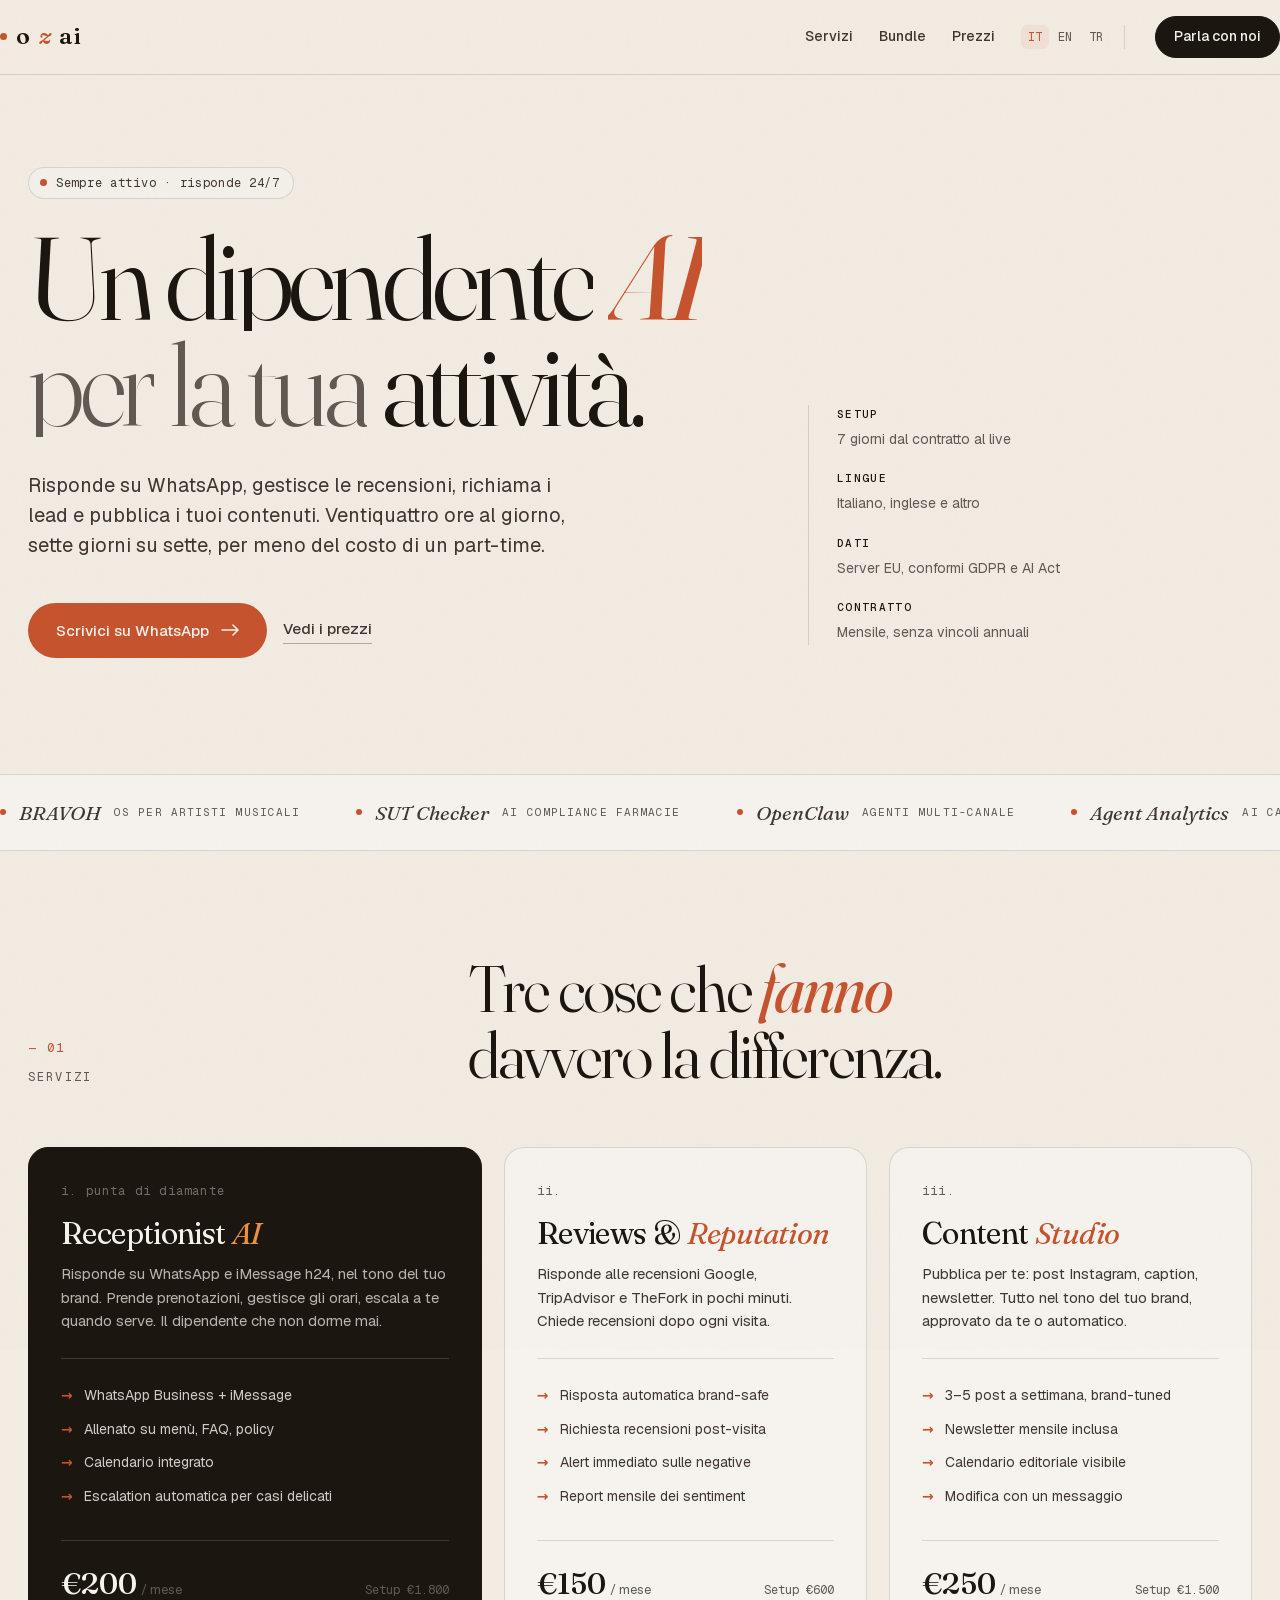
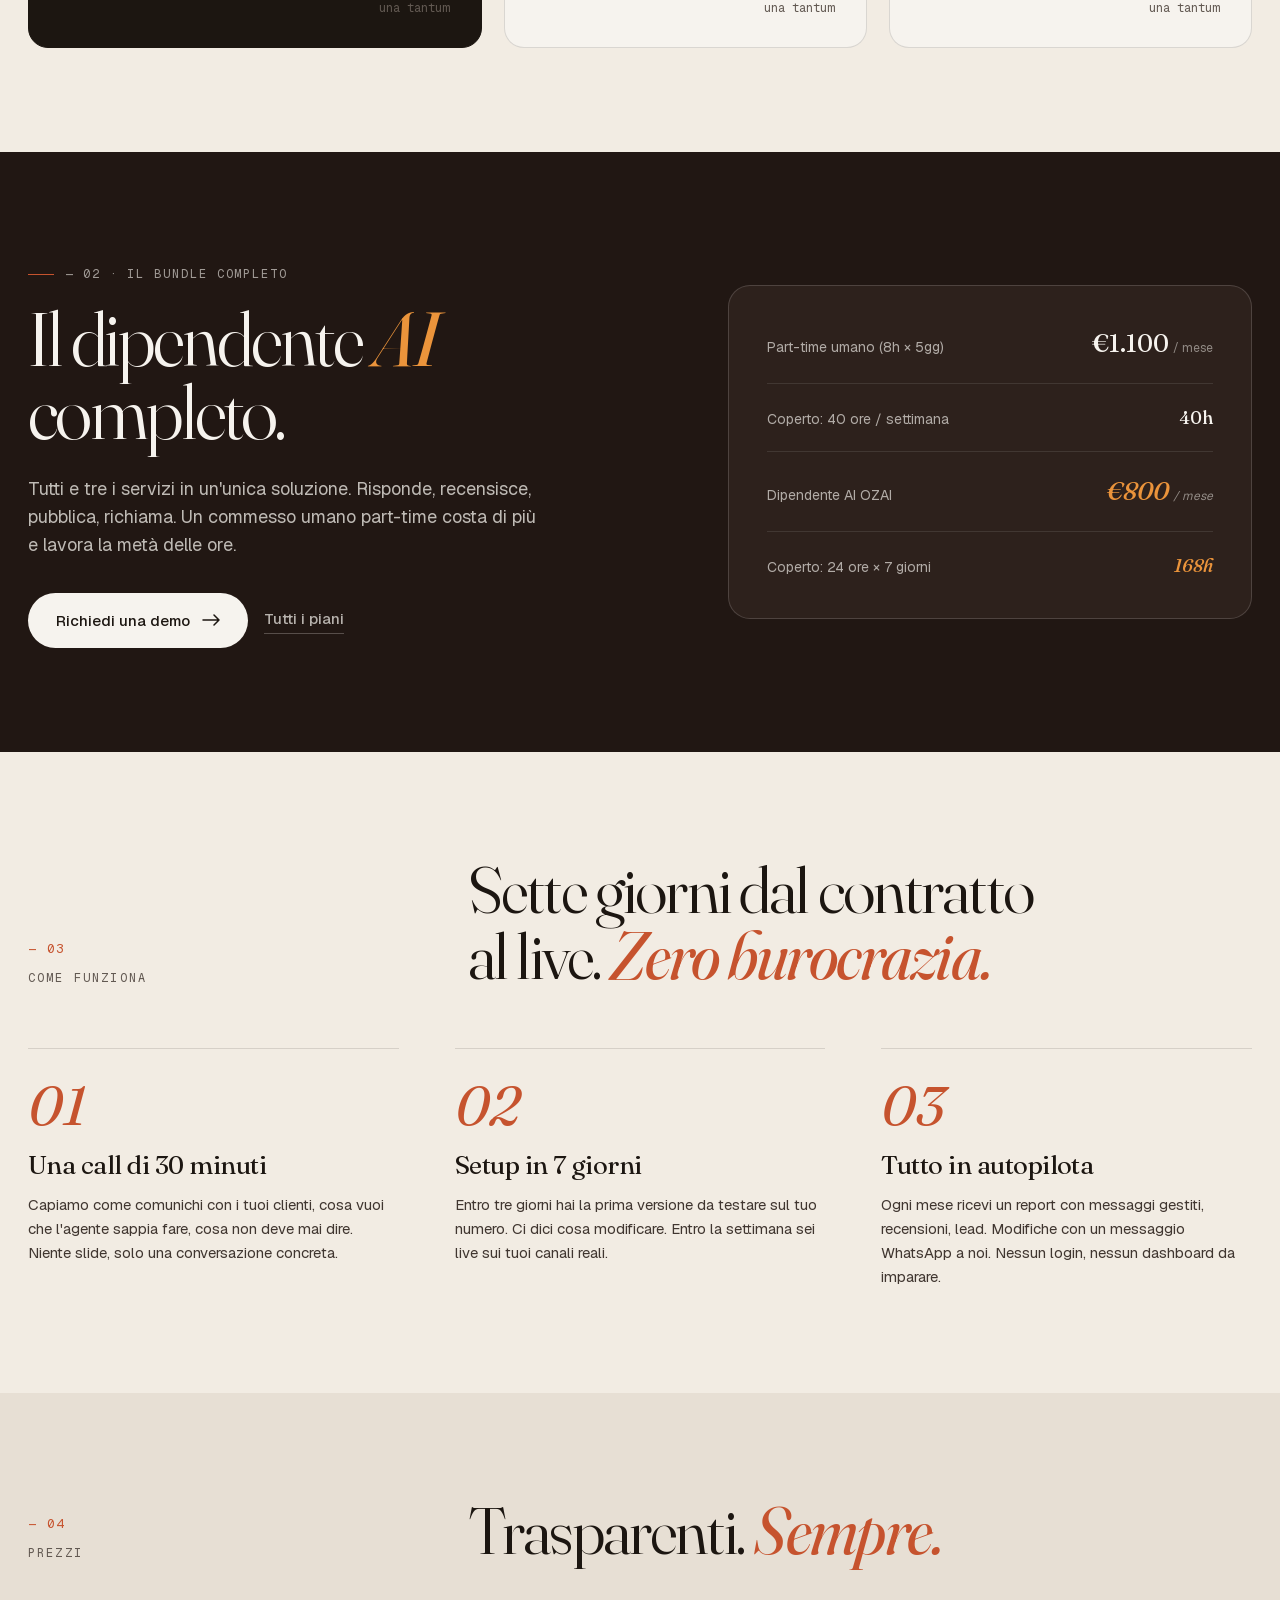
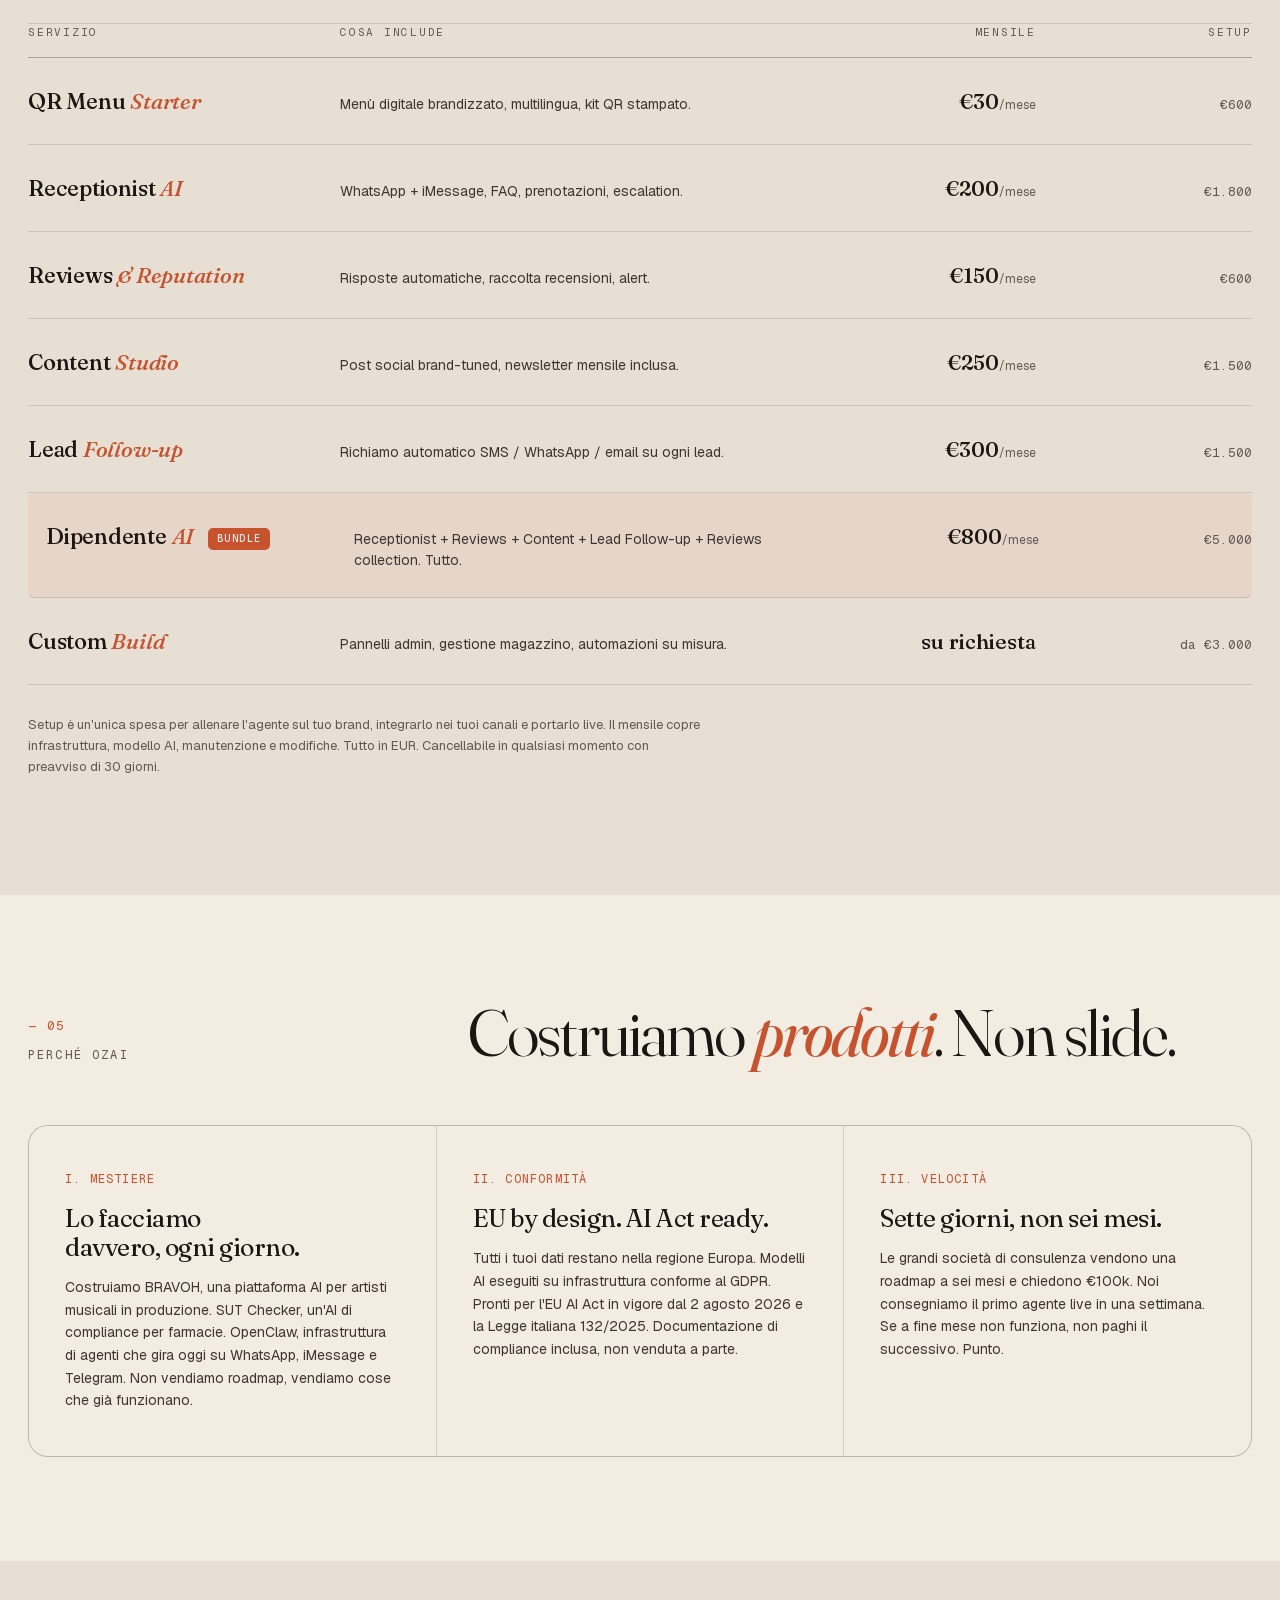
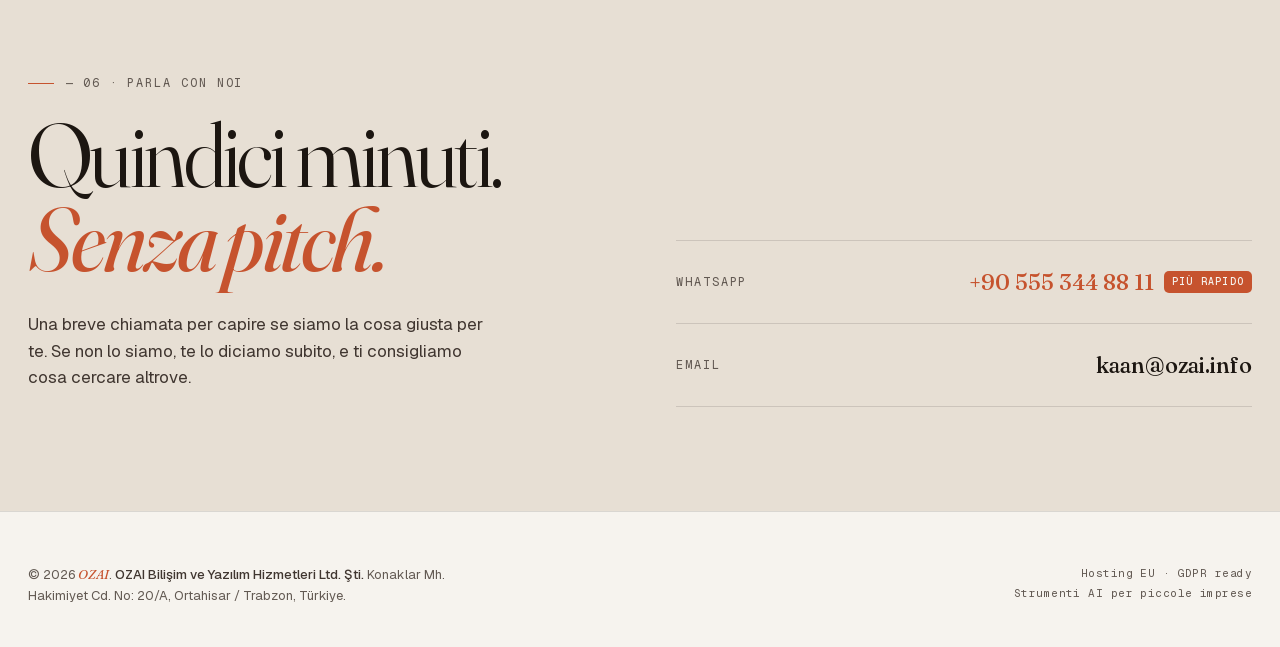
==== commit 2391c8c0: "progressive enhancement: content visible without JS; tabular-nums precision; cache-bust v2" ====
--- a/index.html
+++ b/index.html
@@ -12,8 +12,8 @@
 <meta name="theme-color" content="#f4efe6">
 
 <link rel="icon" href="data:image/svg+xml,%3Csvg xmlns='http://www.w3.org/2000/svg' viewBox='0 0 100 100'%3E%3Crect width='100' height='100' fill='%231a1612'/%3E%3Ctext x='50' y='68' text-anchor='middle' font-family='Georgia,serif' font-size='62' font-weight='700' font-style='italic' fill='%23f4efe6'%3Eo%3C/text%3E%3C/svg%3E">
-<link rel="stylesheet" href="assets/fonts.css">
-<link rel="stylesheet" href="assets/ozai.css">
+<link rel="stylesheet" href="assets/fonts.css?v=2">
+<link rel="stylesheet" href="assets/ozai.css?v=2">
 </head>
 <body>
 
@@ -253,6 +253,6 @@
   </div>
 </footer>
 
-<script src="assets/ozai.js"></script>
+<script src="assets/ozai.js?v=2"></script>
 </body>
 </html>
--- a/assets/ozai.css
+++ b/assets/ozai.css
@@ -12,7 +12,7 @@
   --stone:       oklch(0.62 0.02 60);
   --ink:         oklch(0.205 0.014 56);
   --ink-soft:    oklch(0.34 0.018 52);
-  --ink-mute:    oklch(0.52 0.016 56);
+  --ink-mute:    oklch(0.47 0.016 56);
   --char:        oklch(0.215 0.018 45);
   --char-2:      oklch(0.26 0.022 42);
   --terra:       oklch(0.585 0.155 38);
@@ -141,7 +141,7 @@
 h1.hero-title em { font-style: italic; font-weight: 420; color: var(--terra); }
 h1.hero-title .light { color: var(--ink-mute); font-weight: 300; }
 .w { display: inline-block; overflow: hidden; vertical-align: top; }
-.w > span { display: inline-block; transform: translateY(106%); animation: word-rise 0.95s var(--ease-out-expo) forwards; }
+.w > span { display: inline-block; }
 @keyframes word-rise { to { transform: translateY(0); } }
 .hero-sub { margin-top: 34px; font-size: clamp(17px, 1.55vw, 21px); line-height: 1.5; max-width: 540px; color: var(--ink-soft); }
 .hero-actions { margin-top: 42px; display: flex; gap: 16px; align-items: center; flex-wrap: wrap; }
@@ -307,21 +307,68 @@
 .footer-legal strong { color: var(--ink-soft); font-weight: 500; }
 .footer-meta { font-family: var(--mono); font-size: 11px; letter-spacing: 0.04em; text-align: right; line-height: 1.8; }
 
-/* ---------- REVEAL ---------- */
-.reveal { opacity: 0; transform: translateY(26px); transition: opacity .9s var(--ease-out-expo), transform .9s var(--ease-out-expo); }
-.reveal.in { opacity: 1; transform: translateY(0); }
-.stagger > * { opacity: 0; transform: translateY(22px); transition: opacity .8s var(--ease-out-expo), transform .8s var(--ease-out-expo); }
-.stagger.in > * { opacity: 1; transform: translateY(0); }
-.stagger.in > *:nth-child(2) { transition-delay: .08s; }
-.stagger.in > *:nth-child(3) { transition-delay: .16s; }
-.stagger.in > *:nth-child(4) { transition-delay: .24s; }
-.stagger.in > *:nth-child(5) { transition-delay: .32s; }
-.stagger.in > *:nth-child(6) { transition-delay: .40s; }
+/* ---------- REVEAL ----------
+   Progressive enhancement: content is VISIBLE by default. The hidden-then-reveal
+   only applies where scripting is available, so no-JS / crawler / slow-JS users
+   always get the full offer + pricing. Utility over decoration. */
+@media (scripting: enabled) {
+  .reveal { opacity: 0; transform: translateY(26px); transition: opacity .9s var(--ease-out-expo), transform .9s var(--ease-out-expo); }
+  .reveal.in { opacity: 1; transform: translateY(0); }
+  .stagger > * { opacity: 0; transform: translateY(22px); transition: opacity .8s var(--ease-out-expo), transform .8s var(--ease-out-expo); }
+  .stagger.in > * { opacity: 1; transform: translateY(0); }
+  .stagger.in > *:nth-child(2) { transition-delay: .08s; }
+  .stagger.in > *:nth-child(3) { transition-delay: .16s; }
+  .stagger.in > *:nth-child(4) { transition-delay: .24s; }
+  .stagger.in > *:nth-child(5) { transition-delay: .32s; }
+  .stagger.in > *:nth-child(6) { transition-delay: .40s; }
+  .w > span { transform: translateY(106%); animation: word-rise 0.95s var(--ease-out-expo) forwards; }
+}
 
 @media (prefers-reduced-motion: reduce) {
   html { scroll-behavior: auto; }
   *, *::before, *::after { animation-duration: .001ms !important; animation-iteration-count: 1 !important; transition-duration: .001ms !important; }
   .reveal, .stagger > * { opacity: 1; transform: none; }
   .w > span { transform: none; }
+  .marquee-track { animation: none; }
   .hero-canvas, .grain, .cursor { display: none; }
 }
+
+/* ============================================================
+   POLISH PASS — the last 5%: focus, balance, touch, legibility
+   ============================================================ */
+
+/* on-brand keyboard focus rings (terra works on both cream + espresso) */
+a:focus-visible, button:focus-visible,
+.btn:focus-visible, .nav-cta:focus-visible, .btn-link:focus-visible,
+.lang a:focus-visible, .channel:focus-visible, .logo:focus-visible {
+  outline: 2px solid var(--terra);
+  outline-offset: 3px;
+  border-radius: 10px;
+}
+/* mouse users keep the clean look; only keyboard gets the ring */
+a:focus:not(:focus-visible), button:focus:not(:focus-visible) { outline: none; }
+
+/* kill headline widows/orphans, soften body wrapping */
+h1.hero-title, .section-title, .bundle-headline, .contact-title,
+.sku-name, .why-title, .step h3, .price-name {
+  text-wrap: balance;
+}
+.hero-sub, .bundle-sub, .contact-lead, .price-note, .why-body, .sku-desc {
+  text-wrap: pretty;
+}
+
+/* mobile: real 44px touch targets */
+@media (max-width: 760px) {
+  .lang a { padding: 10px 11px; }
+  .nav-cta { padding: 12px 18px; }
+  .btn-link { padding: 11px 0; }
+  .channel { padding: 22px 0; }
+}
+
+/* Futurism-without-slop: instrument precision. Numbers read as a spec sheet,
+   not prose. Tabular figures keep every price column optically aligned. */
+.sku-price-amount, .price-monthly, .price-setup, .bundle-row-value,
+.hero-meta dd, .tier, .lead-rank {
+  font-variant-numeric: tabular-nums;
+  font-feature-settings: "tnum" 1;
+}
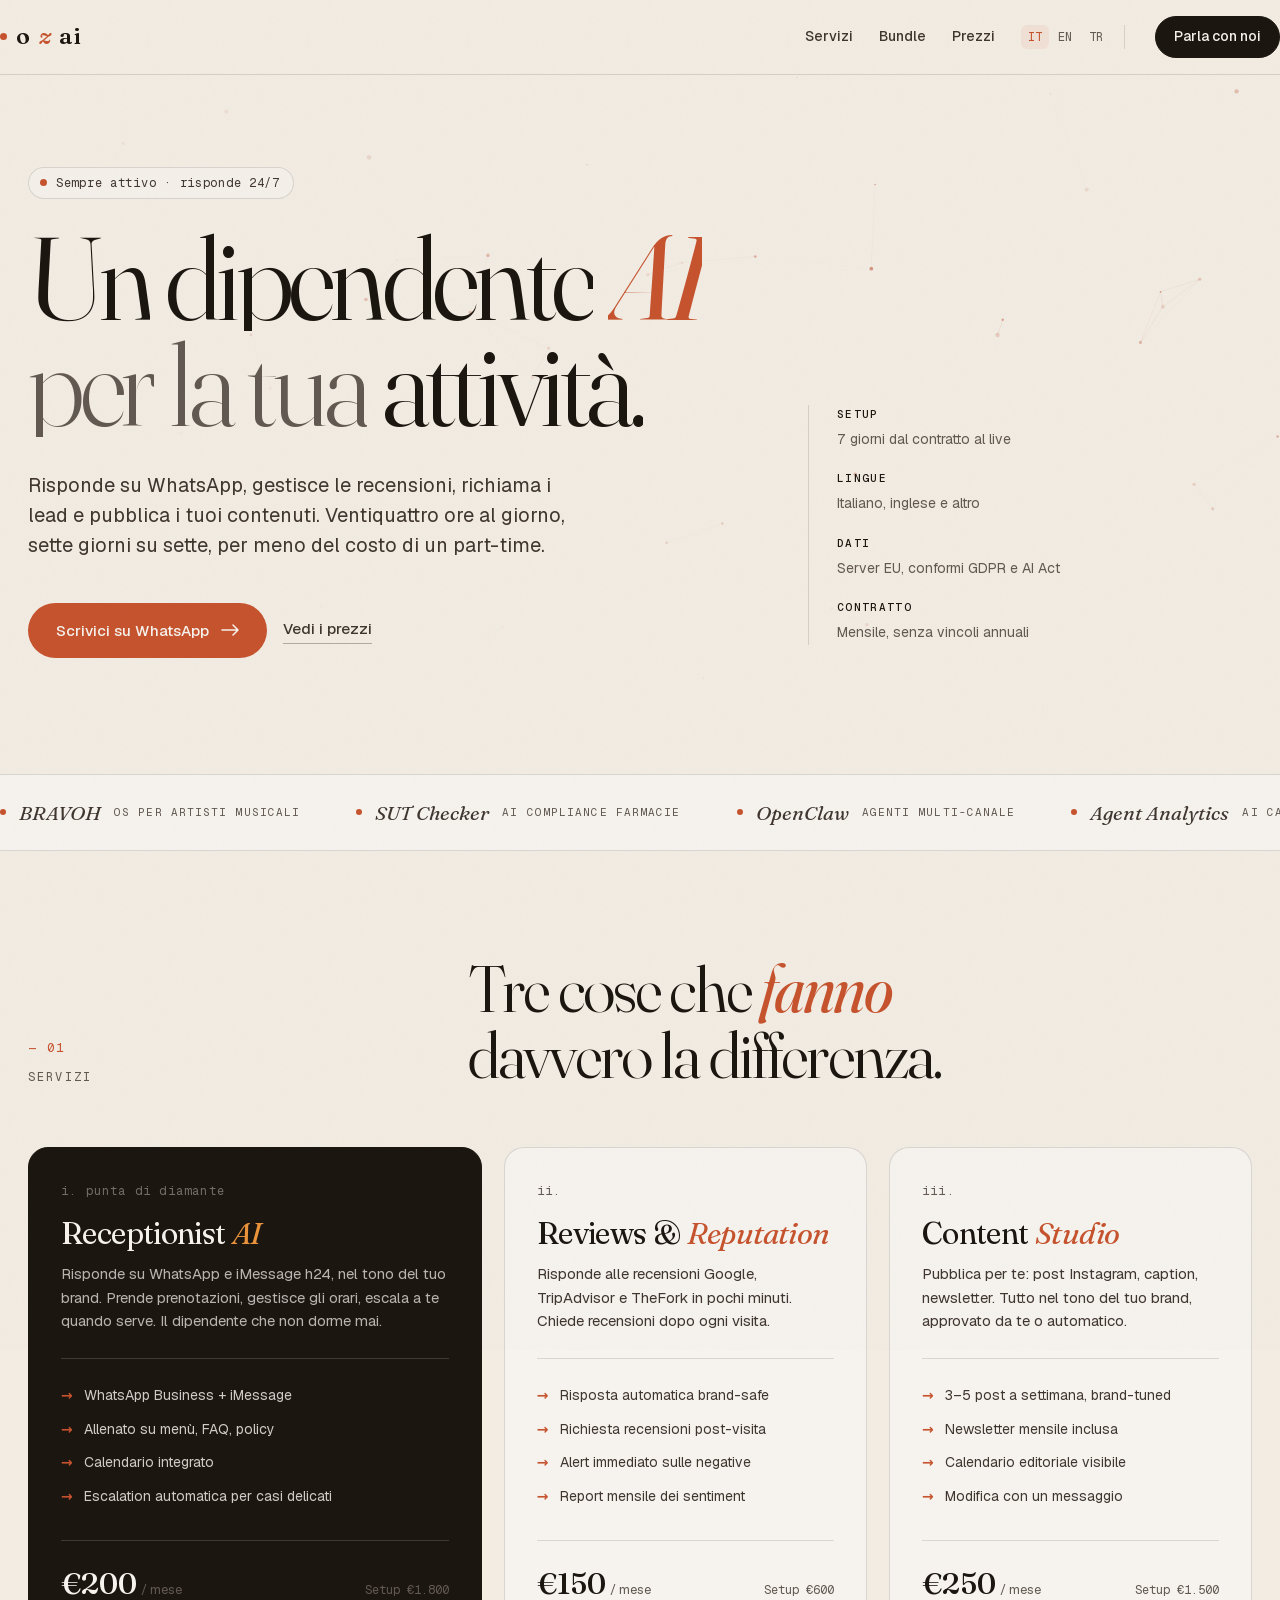
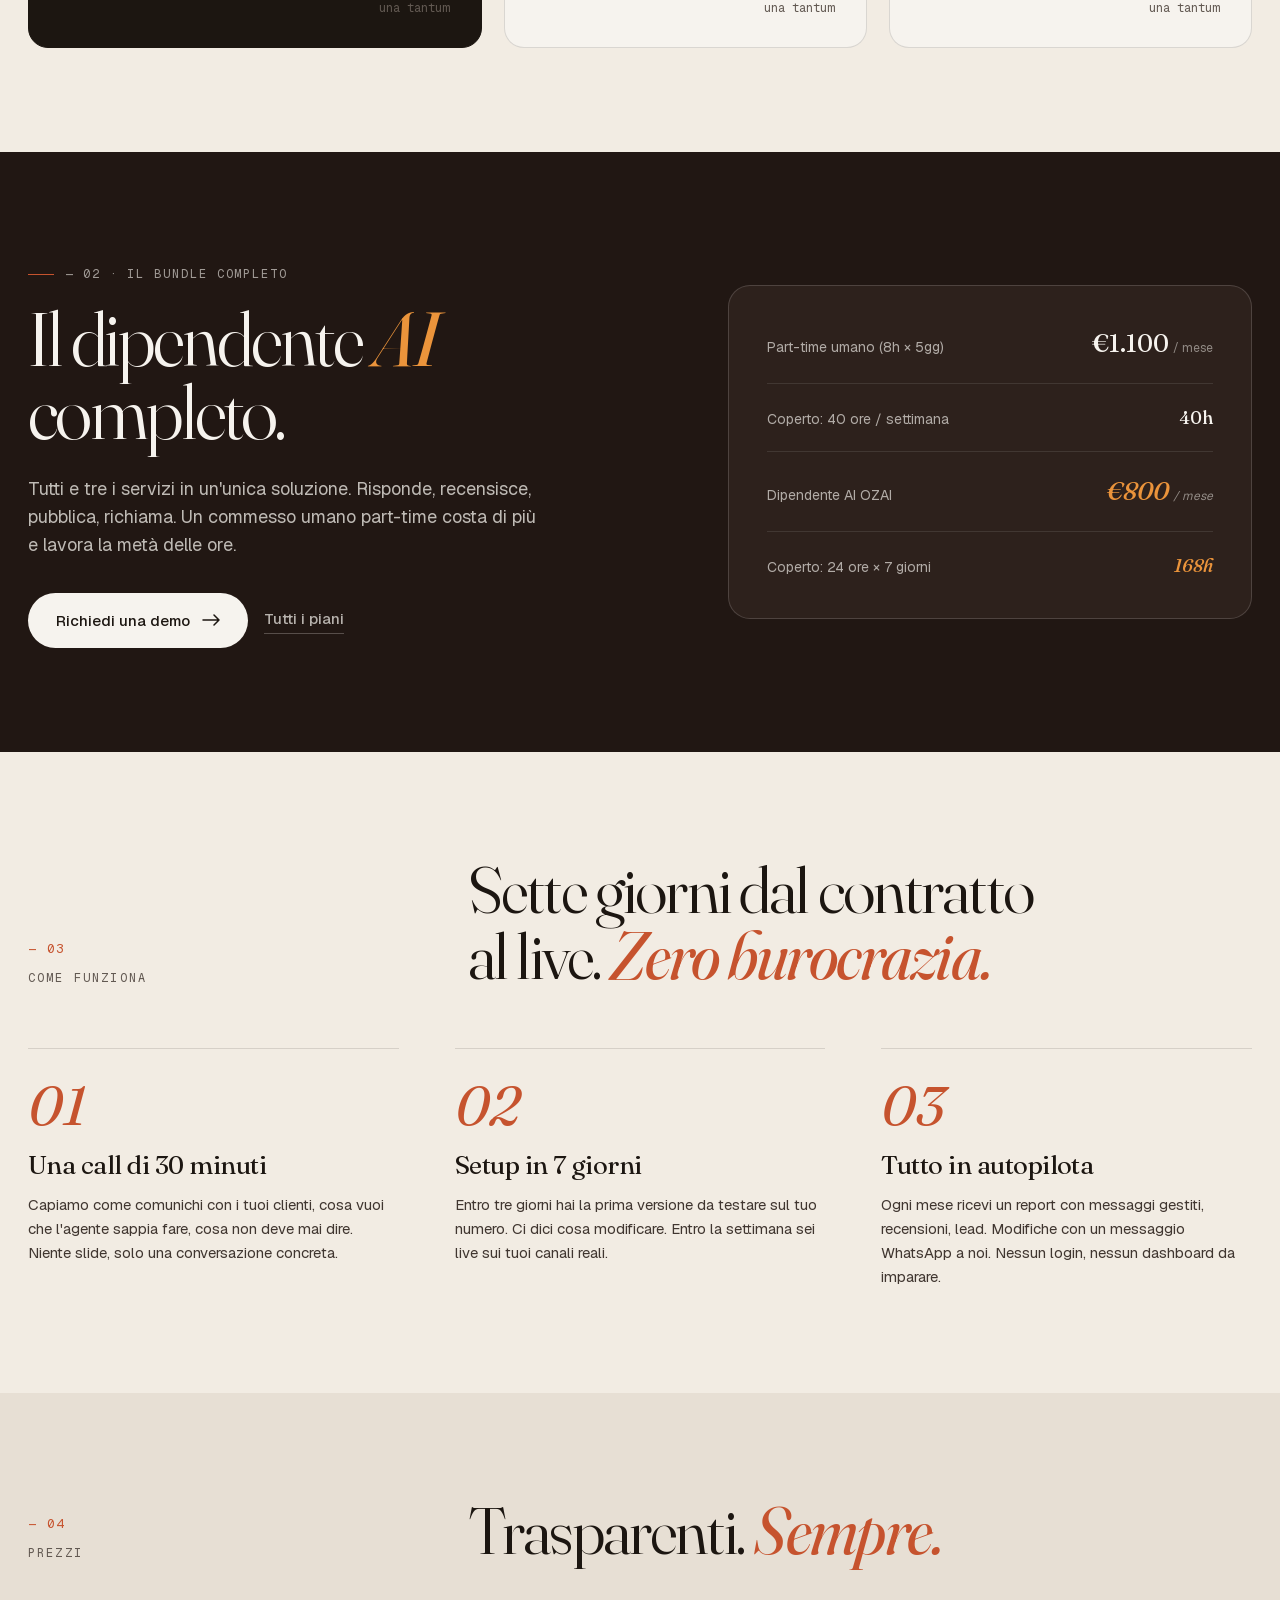
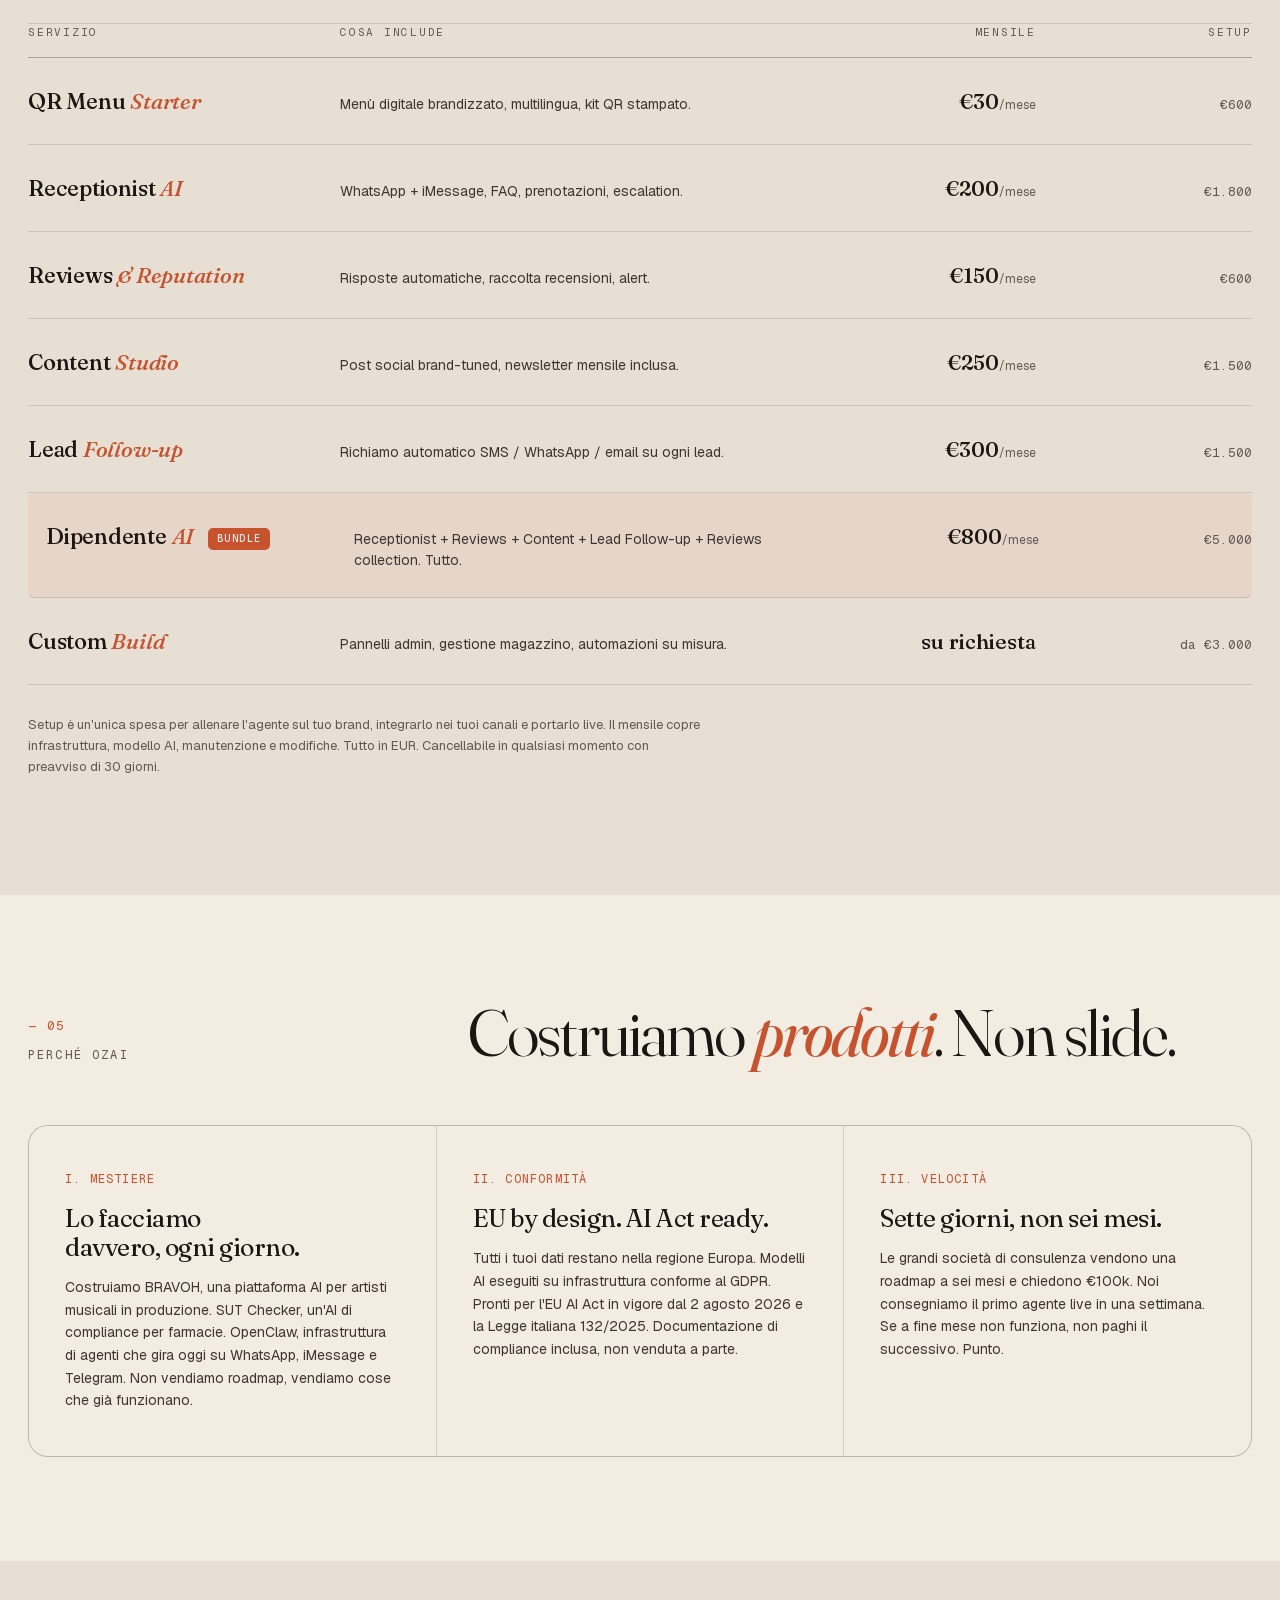
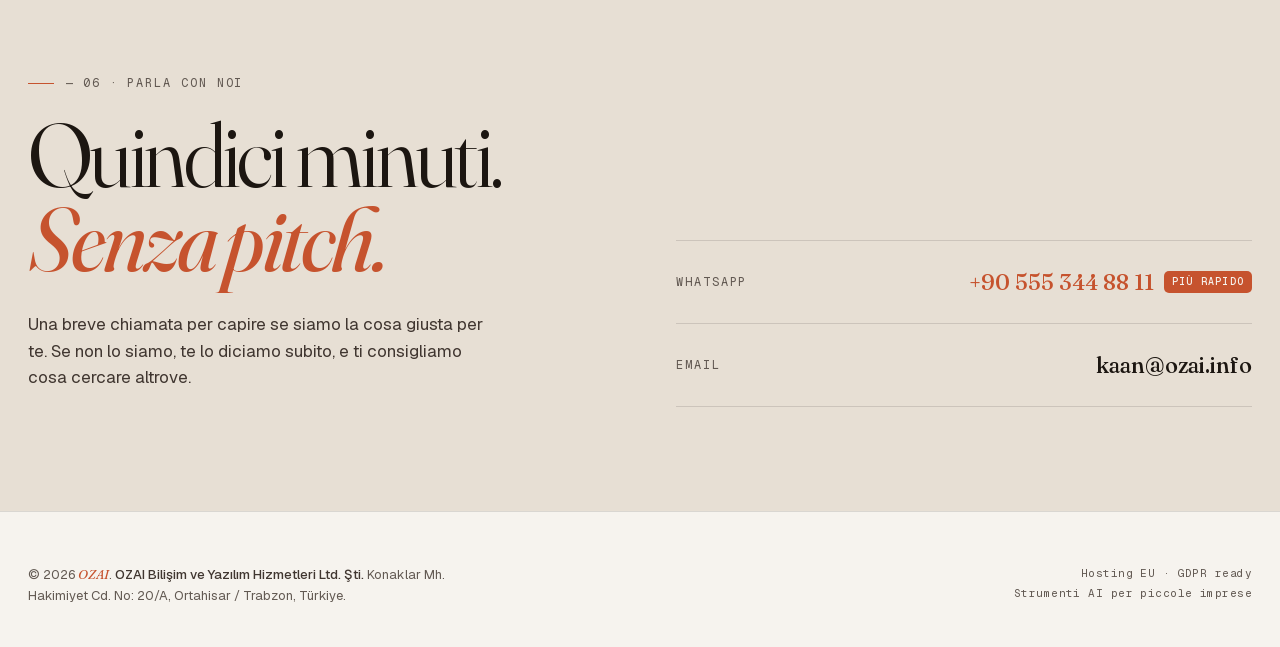
==== commit 347aba5d: "sync: SEO (robots/sitemap/JSON-LD/og) + PE resilience + v3" ====
--- a/index.html
+++ b/index.html
@@ -9,11 +9,21 @@
 <meta property="og:description" content="Risponde su WhatsApp, gestisce recensioni, richiama i lead. 24/7, per meno di un part-time.">
 <meta property="og:type" content="website">
 <meta property="og:locale" content="it_IT">
+<meta property="og:url" content="https://ozai.info/">
+<meta property="og:image" content="https://ozai.info/og.svg">
 <meta name="theme-color" content="#f4efe6">
+<link rel="canonical" href="https://ozai.info/">
+<link rel="alternate" hreflang="it" href="https://ozai.info/">
+<link rel="alternate" hreflang="en" href="https://ozai.info/en.html">
+<link rel="alternate" hreflang="tr" href="https://ozai.info/tr.html">
+<link rel="alternate" hreflang="x-default" href="https://ozai.info/">
+<script type="application/ld+json">
+{"@context":"https://schema.org","@type":"ProfessionalService","name":"OZAI","legalName":"OZAI Bilişim ve Yazılım Hizmetleri Ltd. Şti.","url":"https://ozai.info","email":"kaan@ozai.info","telephone":"+905553448811","description":"Servizi AI drop-in per piccole imprese: receptionist WhatsApp, gestione recensioni, follow-up lead, contenuti. Live in 7 giorni.","areaServed":["IT","TR"],"availableLanguage":["it","en","tr"],"address":{"@type":"PostalAddress","streetAddress":"Konaklar Mh. Hakimiyet Cd. No: 20/A","addressLocality":"Ortahisar","addressRegion":"Trabzon","addressCountry":"TR"},"contactPoint":{"@type":"ContactPoint","contactType":"sales","telephone":"+905553448811","email":"kaan@ozai.info","availableLanguage":["it","en","tr"]}}
+</script>
 
 <link rel="icon" href="data:image/svg+xml,%3Csvg xmlns='http://www.w3.org/2000/svg' viewBox='0 0 100 100'%3E%3Crect width='100' height='100' fill='%231a1612'/%3E%3Ctext x='50' y='68' text-anchor='middle' font-family='Georgia,serif' font-size='62' font-weight='700' font-style='italic' fill='%23f4efe6'%3Eo%3C/text%3E%3C/svg%3E">
-<link rel="stylesheet" href="assets/fonts.css?v=2">
-<link rel="stylesheet" href="assets/ozai.css?v=2">
+<link rel="stylesheet" href="assets/fonts.css?v=3">
+<link rel="stylesheet" href="assets/ozai.css?v=3">
 </head>
 <body>
 
@@ -253,6 +263,6 @@
   </div>
 </footer>
 
-<script src="assets/ozai.js?v=2"></script>
+<script src="assets/ozai.js?v=3"></script>
 </body>
 </html>
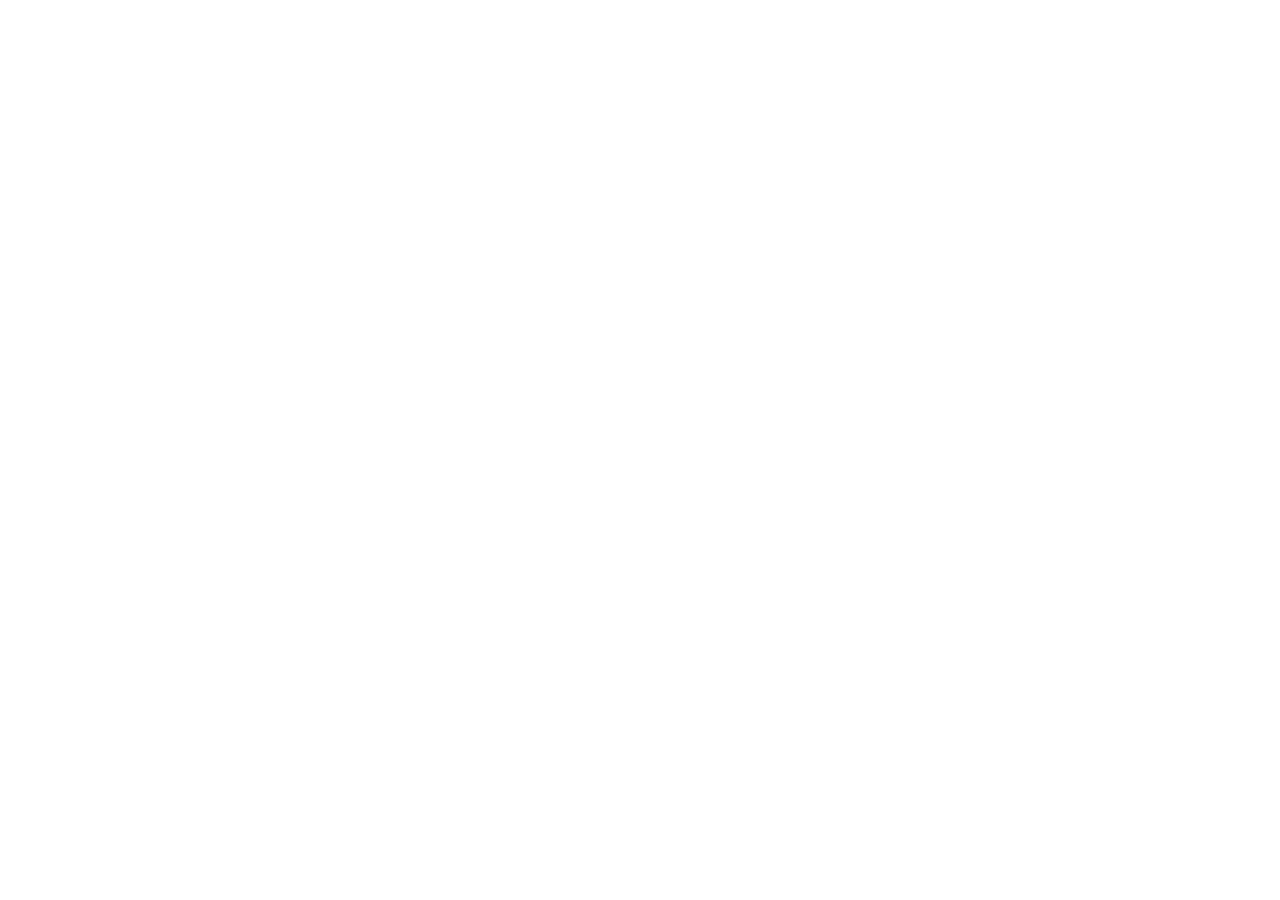
==== commit 8ee32252: "Retire mirror: redirect to ozai.info (studio site rebuilt 2026-10-08) Co-Authored-By: Claude Opus 5." ====
--- a/index.html
+++ b/index.html
@@ -1,268 +1 @@
-<!doctype html>
-<html lang="it">
-<head>
-<meta charset="utf-8">
-<meta name="viewport" content="width=device-width, initial-scale=1, viewport-fit=cover">
-<title>OZAI — Un dipendente AI per la tua attività</title>
-<meta name="description" content="Risponde su WhatsApp, gestisce recensioni, richiama i lead, pubblica i tuoi contenuti. 24/7, per meno del costo di un part-time.">
-<meta property="og:title" content="OZAI — Un dipendente AI per la tua attività">
-<meta property="og:description" content="Risponde su WhatsApp, gestisce recensioni, richiama i lead. 24/7, per meno di un part-time.">
-<meta property="og:type" content="website">
-<meta property="og:locale" content="it_IT">
-<meta property="og:url" content="https://ozai.info/">
-<meta property="og:image" content="https://ozai.info/og.svg">
-<meta name="theme-color" content="#f4efe6">
-<link rel="canonical" href="https://ozai.info/">
-<link rel="alternate" hreflang="it" href="https://ozai.info/">
-<link rel="alternate" hreflang="en" href="https://ozai.info/en.html">
-<link rel="alternate" hreflang="tr" href="https://ozai.info/tr.html">
-<link rel="alternate" hreflang="x-default" href="https://ozai.info/">
-<script type="application/ld+json">
-{"@context":"https://schema.org","@type":"ProfessionalService","name":"OZAI","legalName":"OZAI Bilişim ve Yazılım Hizmetleri Ltd. Şti.","url":"https://ozai.info","email":"kaan@ozai.info","telephone":"+905553448811","description":"Servizi AI drop-in per piccole imprese: receptionist WhatsApp, gestione recensioni, follow-up lead, contenuti. Live in 7 giorni.","areaServed":["IT","TR"],"availableLanguage":["it","en","tr"],"address":{"@type":"PostalAddress","streetAddress":"Konaklar Mh. Hakimiyet Cd. No: 20/A","addressLocality":"Ortahisar","addressRegion":"Trabzon","addressCountry":"TR"},"contactPoint":{"@type":"ContactPoint","contactType":"sales","telephone":"+905553448811","email":"kaan@ozai.info","availableLanguage":["it","en","tr"]}}
-</script>
-
-<link rel="icon" href="data:image/svg+xml,%3Csvg xmlns='http://www.w3.org/2000/svg' viewBox='0 0 100 100'%3E%3Crect width='100' height='100' fill='%231a1612'/%3E%3Ctext x='50' y='68' text-anchor='middle' font-family='Georgia,serif' font-size='62' font-weight='700' font-style='italic' fill='%23f4efe6'%3Eo%3C/text%3E%3C/svg%3E">
-<link rel="stylesheet" href="assets/fonts.css?v=3">
-<link rel="stylesheet" href="assets/ozai.css?v=3">
-</head>
-<body>
-
-<div class="grain" aria-hidden="true"></div>
-<div class="progress" aria-hidden="true"></div>
-<div class="cursor" aria-hidden="true"></div>
-
-<a href="#main" style="position:absolute;left:-9999px;top:auto;width:1px;height:1px;overflow:hidden;">Vai al contenuto</a>
-
-<nav>
-  <div class="container nav-inner">
-    <a href="#" class="logo"><span class="dot" aria-hidden="true"></span>o<em>z</em>ai</a>
-    <div class="nav-links">
-      <a href="#servizi">Servizi</a>
-      <a href="#bundle">Bundle</a>
-      <a href="#prezzi">Prezzi</a>
-      <span class="lang">
-        <a href="index.html" class="active">IT</a>
-        <a href="en.html">EN</a>
-        <a href="tr.html">TR</a>
-      </span>
-      <a href="https://wa.me/905553448811?text=Ciao%2C%20vorrei%20informazioni%20sui%20servizi%20OZAI." class="nav-cta">Parla con noi</a>
-    </div>
-  </div>
-</nav>
-
-<main id="main">
-
-  <!-- HERO -->
-  <section class="hero">
-    <canvas class="hero-canvas" aria-hidden="true"></canvas>
-    <div class="container">
-      <div class="hero-grid">
-        <div>
-          <div class="hero-status"><span class="live" aria-hidden="true"></span>Sempre attivo · risponde 24/7</div>
-          <h1 class="hero-title">
-            <span class="w"><span style="animation-delay:.05s">Un</span></span>
-            <span class="w"><span style="animation-delay:.12s">dipendente</span></span>
-            <span class="w"><span style="animation-delay:.19s"><em>AI</em></span></span><br>
-            <span class="w"><span style="animation-delay:.27s" class="light">per</span></span>
-            <span class="w"><span style="animation-delay:.34s" class="light">la tua</span></span>
-            <span class="w"><span style="animation-delay:.41s">attività.</span></span>
-          </h1>
-          <p class="hero-sub reveal">
-            Risponde su WhatsApp, gestisce le recensioni, richiama i lead e pubblica i tuoi contenuti. Ventiquattro ore al giorno, sette giorni su sette, per meno del costo di un part-time.
-          </p>
-          <div class="hero-actions reveal">
-            <a href="https://wa.me/905553448811?text=Ciao%2C%20vorrei%20informazioni%20sui%20servizi%20OZAI." class="btn btn-wa">
-              <span>Scrivici su WhatsApp</span>
-              <svg class="arrow" width="18" height="12" viewBox="0 0 18 12" fill="none"><path d="M1 6h16M12 1l5 5-5 5" stroke="currentColor" stroke-width="1.5" stroke-linecap="round" stroke-linejoin="round"/></svg>
-            </a>
-            <a href="#prezzi" class="btn-link">Vedi i prezzi</a>
-          </div>
-        </div>
-        <dl class="hero-meta reveal">
-          <dt>Setup</dt><dd>7 giorni dal contratto al live</dd>
-          <dt>Lingue</dt><dd>Italiano, inglese e altro</dd>
-          <dt>Dati</dt><dd>Server EU, conformi GDPR e AI Act</dd>
-          <dt>Contratto</dt><dd>Mensile, senza vincoli annuali</dd>
-        </dl>
-      </div>
-    </div>
-  </section>
-
-  <!-- MARQUEE -->
-  <div class="marquee" aria-label="Cosa costruiamo">
-    <div class="marquee-track">
-      <span class="marquee-item">BRAVOH <small>OS per artisti musicali</small></span>
-      <span class="marquee-item">SUT Checker <small>AI compliance farmacie</small></span>
-      <span class="marquee-item">OpenClaw <small>agenti multi-canale</small></span>
-      <span class="marquee-item">Agent Analytics <small>AI call center</small></span>
-      <span class="marquee-item">Rotamax <small>modernizzazione legacy</small></span>
-      <span class="marquee-item">Rana Butik <small>QR boutique</small></span>
-      <span class="marquee-item" aria-hidden="true">BRAVOH <small>OS per artisti musicali</small></span>
-      <span class="marquee-item" aria-hidden="true">SUT Checker <small>AI compliance farmacie</small></span>
-      <span class="marquee-item" aria-hidden="true">OpenClaw <small>agenti multi-canale</small></span>
-      <span class="marquee-item" aria-hidden="true">Agent Analytics <small>AI call center</small></span>
-      <span class="marquee-item" aria-hidden="true">Rotamax <small>modernizzazione legacy</small></span>
-      <span class="marquee-item" aria-hidden="true">Rana Butik <small>QR boutique</small></span>
-    </div>
-  </div>
-
-  <!-- SERVIZI -->
-  <section id="servizi">
-    <div class="container">
-      <div class="section-head reveal">
-        <div><div class="section-num">— 01</div><div class="section-label">Servizi</div></div>
-        <h2 class="section-title">Tre cose che <em>fanno</em> davvero la differenza.</h2>
-      </div>
-      <div class="skus stagger">
-        <article class="sku feature">
-          <div class="sku-num">i. punta di diamante</div>
-          <h3 class="sku-name">Receptionist <em>AI</em></h3>
-          <p class="sku-desc">Risponde su WhatsApp e iMessage h24, nel tono del tuo brand. Prende prenotazioni, gestisce gli orari, escala a te quando serve. Il dipendente che non dorme mai.</p>
-          <ul class="sku-features">
-            <li>WhatsApp Business + iMessage</li>
-            <li>Allenato su menù, FAQ, policy</li>
-            <li>Calendario integrato</li>
-            <li>Escalation automatica per casi delicati</li>
-          </ul>
-          <div class="sku-price"><div class="sku-price-amount">€200<span>/ mese</span></div><div class="sku-price-setup">Setup €1.800<br>una tantum</div></div>
-        </article>
-        <article class="sku">
-          <div class="sku-num">ii.</div>
-          <h3 class="sku-name">Reviews & <em>Reputation</em></h3>
-          <p class="sku-desc">Risponde alle recensioni Google, TripAdvisor e TheFork in pochi minuti. Chiede recensioni dopo ogni visita.</p>
-          <ul class="sku-features">
-            <li>Risposta automatica brand-safe</li>
-            <li>Richiesta recensioni post-visita</li>
-            <li>Alert immediato sulle negative</li>
-            <li>Report mensile dei sentiment</li>
-          </ul>
-          <div class="sku-price"><div class="sku-price-amount">€150<span>/ mese</span></div><div class="sku-price-setup">Setup €600<br>una tantum</div></div>
-        </article>
-        <article class="sku">
-          <div class="sku-num">iii.</div>
-          <h3 class="sku-name">Content <em>Studio</em></h3>
-          <p class="sku-desc">Pubblica per te: post Instagram, caption, newsletter. Tutto nel tono del tuo brand, approvato da te o automatico.</p>
-          <ul class="sku-features">
-            <li>3–5 post a settimana, brand-tuned</li>
-            <li>Newsletter mensile inclusa</li>
-            <li>Calendario editoriale visibile</li>
-            <li>Modifica con un messaggio</li>
-          </ul>
-          <div class="sku-price"><div class="sku-price-amount">€250<span>/ mese</span></div><div class="sku-price-setup">Setup €1.500<br>una tantum</div></div>
-        </article>
-      </div>
-    </div>
-  </section>
-
-  <!-- BUNDLE -->
-  <section id="bundle" class="deep">
-    <div class="container">
-      <div class="bundle reveal">
-        <div>
-          <div class="eyebrow">— 02 · Il bundle completo</div>
-          <h2 class="bundle-headline" style="margin-top:18px;">Il dipendente <em>AI</em><br>completo.</h2>
-          <p class="bundle-sub">Tutti e tre i servizi in un'unica soluzione. Risponde, recensisce, pubblica, richiama. Un commesso umano part-time costa di più e lavora la metà delle ore.</p>
-          <div class="bundle-actions">
-            <a href="https://wa.me/905553448811?text=Ciao%2C%20vorrei%20una%20demo%20del%20bundle%20Dipendente%20AI%20di%20OZAI." class="btn btn-light">
-              <span>Richiedi una demo</span>
-              <svg class="arrow" width="18" height="12" viewBox="0 0 18 12" fill="none"><path d="M1 6h16M12 1l5 5-5 5" stroke="currentColor" stroke-width="1.5" stroke-linecap="round" stroke-linejoin="round"/></svg>
-            </a>
-            <a href="#prezzi" class="btn-link light">Tutti i piani</a>
-          </div>
-        </div>
-        <div class="bundle-comparison">
-          <div class="bundle-row"><div class="bundle-row-label">Part-time umano (8h × 5gg)</div><div class="bundle-row-value">€1.100<small>/ mese</small></div></div>
-          <div class="bundle-row"><div class="bundle-row-label">Coperto: 40 ore / settimana</div><div class="bundle-row-value" style="font-size:18px;">40h</div></div>
-          <div class="bundle-row"><div class="bundle-row-label">Dipendente AI OZAI</div><div class="bundle-row-value accent">€800<small>/ mese</small></div></div>
-          <div class="bundle-row"><div class="bundle-row-label">Coperto: 24 ore × 7 giorni</div><div class="bundle-row-value accent" style="font-size:18px;">168h</div></div>
-        </div>
-      </div>
-    </div>
-  </section>
-
-  <!-- COME FUNZIONA -->
-  <section>
-    <div class="container">
-      <div class="section-head reveal">
-        <div><div class="section-num">— 03</div><div class="section-label">Come funziona</div></div>
-        <h2 class="section-title">Sette giorni dal contratto al live. <em>Zero burocrazia.</em></h2>
-      </div>
-      <div class="how stagger">
-        <div class="step"><h3>Una call di 30 minuti</h3><p>Capiamo come comunichi con i tuoi clienti, cosa vuoi che l'agente sappia fare, cosa non deve mai dire. Niente slide, solo una conversazione concreta.</p></div>
-        <div class="step"><h3>Setup in 7 giorni</h3><p>Entro tre giorni hai la prima versione da testare sul tuo numero. Ci dici cosa modificare. Entro la settimana sei live sui tuoi canali reali.</p></div>
-        <div class="step"><h3>Tutto in autopilota</h3><p>Ogni mese ricevi un report con messaggi gestiti, recensioni, lead. Modifiche con un messaggio WhatsApp a noi. Nessun login, nessun dashboard da imparare.</p></div>
-      </div>
-    </div>
-  </section>
-
-  <!-- PREZZI -->
-  <section id="prezzi" class="alt">
-    <div class="container">
-      <div class="section-head reveal">
-        <div><div class="section-num">— 04</div><div class="section-label">Prezzi</div></div>
-        <h2 class="section-title">Trasparenti. <em>Sempre.</em></h2>
-      </div>
-      <div class="price-table reveal">
-        <div class="price-row price-head"><div>Servizio</div><div>Cosa include</div><div style="text-align:right;">Mensile</div><div style="text-align:right;">Setup</div></div>
-        <div class="price-row"><div class="price-name">QR Menu <em>Starter</em></div><div class="price-desc">Menù digitale brandizzato, multilingua, kit QR stampato.</div><div class="price-monthly">€30<span>/mese</span></div><div class="price-setup">€600</div></div>
-        <div class="price-row"><div class="price-name">Receptionist <em>AI</em></div><div class="price-desc">WhatsApp + iMessage, FAQ, prenotazioni, escalation.</div><div class="price-monthly">€200<span>/mese</span></div><div class="price-setup">€1.800</div></div>
-        <div class="price-row"><div class="price-name">Reviews <em>& Reputation</em></div><div class="price-desc">Risposte automatiche, raccolta recensioni, alert.</div><div class="price-monthly">€150<span>/mese</span></div><div class="price-setup">€600</div></div>
-        <div class="price-row"><div class="price-name">Content <em>Studio</em></div><div class="price-desc">Post social brand-tuned, newsletter mensile inclusa.</div><div class="price-monthly">€250<span>/mese</span></div><div class="price-setup">€1.500</div></div>
-        <div class="price-row"><div class="price-name">Lead <em>Follow-up</em></div><div class="price-desc">Richiamo automatico SMS / WhatsApp / email su ogni lead.</div><div class="price-monthly">€300<span>/mese</span></div><div class="price-setup">€1.500</div></div>
-        <div class="price-row highlight"><div class="price-name">Dipendente <em>AI</em> <span class="price-tag">Bundle</span></div><div class="price-desc">Receptionist + Reviews + Content + Lead Follow-up + Reviews collection. Tutto.</div><div class="price-monthly">€800<span>/mese</span></div><div class="price-setup">€5.000</div></div>
-        <div class="price-row"><div class="price-name">Custom <em>Build</em></div><div class="price-desc">Pannelli admin, gestione magazzino, automazioni su misura.</div><div class="price-monthly">su richiesta</div><div class="price-setup">da €3.000</div></div>
-      </div>
-      <p class="price-note">Setup è un'unica spesa per allenare l'agente sul tuo brand, integrarlo nei tuoi canali e portarlo live. Il mensile copre infrastruttura, modello AI, manutenzione e modifiche. Tutto in EUR. Cancellabile in qualsiasi momento con preavviso di 30 giorni.</p>
-    </div>
-  </section>
-
-  <!-- PERCHÉ -->
-  <section>
-    <div class="container">
-      <div class="section-head reveal">
-        <div><div class="section-num">— 05</div><div class="section-label">Perché OZAI</div></div>
-        <h2 class="section-title">Costruiamo <em>prodotti</em>. Non slide.</h2>
-      </div>
-      <div class="why reveal">
-        <div class="why-cell"><div class="why-num">i. Mestiere</div><h3 class="why-title">Lo facciamo davvero, ogni giorno.</h3><p class="why-body">Costruiamo BRAVOH, una piattaforma AI per artisti musicali in produzione. SUT Checker, un'AI di compliance per farmacie. OpenClaw, infrastruttura di agenti che gira oggi su WhatsApp, iMessage e Telegram. Non vendiamo roadmap, vendiamo cose che già funzionano.</p></div>
-        <div class="why-cell"><div class="why-num">ii. Conformità</div><h3 class="why-title">EU by design. AI Act ready.</h3><p class="why-body">Tutti i tuoi dati restano nella regione Europa. Modelli AI eseguiti su infrastruttura conforme al GDPR. Pronti per l'EU AI Act in vigore dal 2 agosto 2026 e la Legge italiana 132/2025. Documentazione di compliance inclusa, non venduta a parte.</p></div>
-        <div class="why-cell"><div class="why-num">iii. Velocità</div><h3 class="why-title">Sette giorni, non sei mesi.</h3><p class="why-body">Le grandi società di consulenza vendono una roadmap a sei mesi e chiedono €100k. Noi consegniamo il primo agente live in una settimana. Se a fine mese non funziona, non paghi il successivo. Punto.</p></div>
-      </div>
-    </div>
-  </section>
-
-  <!-- CONTATTO -->
-  <section id="contatto" class="alt">
-    <div class="container">
-      <div class="contact">
-        <div class="reveal">
-          <div class="eyebrow">— 06 · Parla con noi</div>
-          <h2 class="contact-title" style="margin-top:20px;">Quindici minuti.<br><em>Senza pitch.</em></h2>
-          <p class="contact-lead">Una breve chiamata per capire se siamo la cosa giusta per te. Se non lo siamo, te lo diciamo subito, e ti consigliamo cosa cercare altrove.</p>
-        </div>
-        <div class="contact-channels reveal">
-          <a href="https://wa.me/905553448811?text=Ciao%2C%20vorrei%20informazioni%20sui%20servizi%20OZAI." class="channel primary">
-            <span class="channel-label">WhatsApp</span>
-            <span class="channel-value">+90 555 344 88 11 <span class="tag">più rapido</span></span>
-          </a>
-          <a href="mailto:kaan@ozai.info?subject=Servizi%20OZAI" class="channel">
-            <span class="channel-label">Email</span>
-            <span class="channel-value">kaan@ozai.info</span>
-          </a>
-        </div>
-      </div>
-    </div>
-  </section>
-
-</main>
-
-<footer>
-  <div class="container footer-inner">
-    <div class="footer-legal">© 2026 <em>OZAI</em>. <strong>OZAI Bilişim ve Yazılım Hizmetleri Ltd. Şti.</strong> Konaklar Mh. Hakimiyet Cd. No: 20/A, Ortahisar / Trabzon, Türkiye.</div>
-    <div class="footer-meta">Hosting EU · GDPR ready<br>Strumenti AI per piccole imprese</div>
-  </div>
-</footer>
-
-<script src="assets/ozai.js?v=3"></script>
-</body>
-</html>
+<!doctype html><meta charset="utf-8"><title>OZAI</title><link rel="canonical" href="https://ozai.info/"><meta name="robots" content="noindex"><meta http-equiv="refresh" content="0; url=https://ozai.info/"><a href="https://ozai.info/">https://ozai.info/</a>
